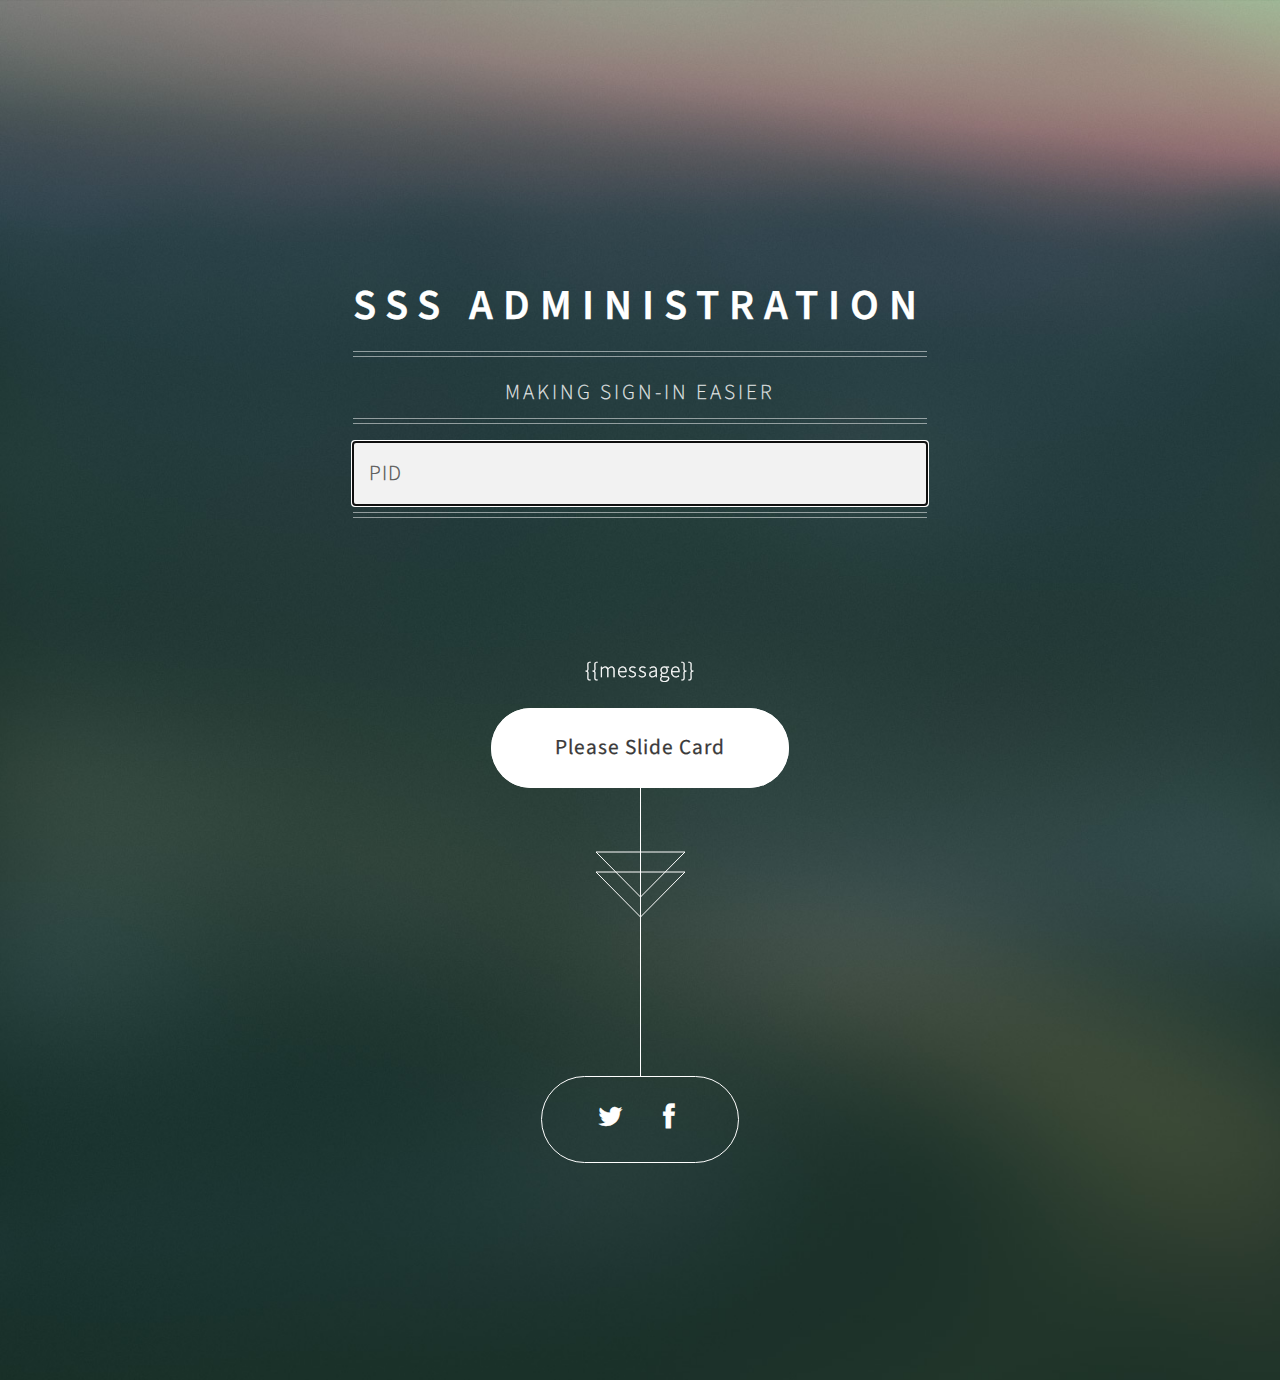
==== views/index.html @ d4dfd536 "Added Views" ====
<!DOCTYPE HTML>

<html>
	<head>
		<title>SSS Administration</title>
		<meta http-equiv="content-type" content="text/html; charset=utf-8" />
		<meta name="description" content="" />
		<meta name="keywords" content="" />
		<link href="http://fonts.googleapis.com/css?family=Source+Sans+Pro:300,400,600,300italic" rel="stylesheet" type="text/css" />
		<!--[if lte IE 8]><script src="css/ie/html5shiv.js"></script><![endif]-->
		<script src="js/jquery.min.js"></script>
		<script src="js/jquery.poptrox.min.js"></script>
		<script src="js/skel.min.js"></script>
		<script src="js/init.js"></script>


		<noscript>
			<link rel="stylesheet" href="css/skel-noscript.css" />
			<link rel="stylesheet" href="css/style.css" />
		</noscript>
		<!--[if lte IE 8]><link rel="stylesheet" href="css/ie/v8.css" /><![endif]-->
	</head>
	<body>

		<!-- Header -->
			<section id="header">
				<header>
					<h1>SSS Administration</h1>
					<p>Making Sign-In Easier</p>
					<p> 
						
						<form method="get" action="signup.html">
						<input name="pid" class="text" type="text" autofocus="autofocus" name="subject" id="subject" value="" text-align="justify" placeholder="PID" />
						</form>
					</p>


				</header>
				
				<p>{{message}}</p>

				<footer>

					<a href="signup.html" class="button style2 scrolly">Please Slide Card</a>
					
				</footer>
			</section>
		

			
		
		<section id="footer">
			<ul class="icons">
				<li><a href="#" class="fa fa-twitter solo"><span>Twitter</span></a></li>
				<li><a href="#" class="fa fa-facebook solo"><span>Facebook</span></a></li>
			</ul>
			<div class="copyright">
			
			</div>
		</section>

	</body>
</html>
---- views/css/skel-noscript.css ----
/* Resets (http://meyerweb.com/eric/tools/css/reset/ | v2.0 | 20110126 | License: none (public domain)) */

	html,body,div,span,applet,object,iframe,h1,h2,h3,h4,h5,h6,p,blockquote,pre,a,abbr,acronym,address,big,cite,code,del,dfn,em,img,ins,kbd,q,s,samp,small,strike,strong,sub,sup,tt,var,b,u,i,center,dl,dt,dd,ol,ul,li,fieldset,form,label,legend,table,caption,tbody,tfoot,thead,tr,th,td,article,aside,canvas,details,embed,figure,figcaption,footer,header,hgroup,menu,nav,output,ruby,section,summary,time,mark,audio,video{margin:0;padding:0;border:0;font-size:100%;font:inherit;vertical-align:baseline;}article,aside,details,figcaption,figure,footer,header,hgroup,menu,nav,section{display:block;}body{line-height:1;}ol,ul{list-style:none;}blockquote,q{quotes:none;}blockquote:before,blockquote:after,q:before,q:after{content:'';content:none;}table{border-collapse:collapse;border-spacing:0;}body{-webkit-text-size-adjust:none}

/* Box Model */

	*, *:before, *:after {
		-moz-box-sizing: border-box;
		-webkit-box-sizing: border-box;
		-o-box-sizing: border-box;
		-ms-box-sizing: border-box;
		box-sizing: border-box;
	}

/* Container */

	body {
		min-width: 1200px;
	}

	.container {
		width: 1200px;
		margin-left: auto;
		margin-right: auto;
	}

	/* Modifiers */
	
		.container.small {
			width: 900px;
		}

		.container.big {
			width: 100%;
			max-width: 1500px;
			min-width: 1200px;
		}

/* Grid */

	/* Cells */

		.\31 2u { width: 100% }
		.\31 1u { width: 91.6666666667% }
		.\31 0u { width: 83.3333333333% }
		.\39 u { width: 75% }
		.\38 u { width: 66.6666666667% }
		.\37 u { width: 58.3333333333% }
		.\36 u { width: 50% }
		.\35 u { width: 41.6666666667% }
		.\34 u { width: 33.3333333333% }
		.\33 u { width: 25% }
		.\32 u { width: 16.6666666667% }
		.\31 u { width: 8.3333333333% }
		.\-11u { margin-left: 91.6666666667% }
		.\-10u { margin-left: 83.3333333333% }
		.\-9u { margin-left: 75% }
		.\-8u { margin-left: 66.6666666667% }
		.\-7u { margin-left: 58.3333333333% }
		.\-6u { margin-left: 50% }
		.\-5u { margin-left: 41.6666666667% }
		.\-4u { margin-left: 33.3333333333% }
		.\-3u { margin-left: 25% }
		.\-2u { margin-left: 16.6666666667% }
		.\-1u { margin-left: 8.3333333333% }

		.row > * {
			padding: 50px 0 0 50px;
			float: left;
			-moz-box-sizing: border-box;
			-webkit-box-sizing: border-box;
			-o-box-sizing: border-box;
			-ms-box-sizing: border-box;
			box-sizing: border-box;
		}

		.row + .row > * {
			padding-top: 50px;
		}

		.row {
			margin-left: -50px;
		}

	/* Rows */

		.row:after {
			content: '';
			display: block;
			clear: both;
			height: 0;
		}

		.row:first-child > * {
			padding-top: 0;
		}

		.row > * {
			padding-top: 0;
		}

		/* Modifiers */

			/* Flush */

				.row.flush {
					margin-left: 0;
				}

				.row.flush > * {
					padding: 0 !important;
				}

			/* Quarter */

				.row.quarter > * {
					padding: 12.5px 0 0 12.5px;
				}

				.row.quarter + .row.quarter > * {
					padding-top: 12.5px;
				}

				.row.quarter {
					margin-left: -12.5px;
				}

			/* Half */

				.row.half > * {
					padding: 25px 0 0 25px;
				}

				.row.half + .row.half > * {
					padding-top: 25px;
				}

				.row.half {
					margin-left: -25px;
				}

			/* One and (a) Half */

				.row.oneandhalf > * {
					padding: 75px 0 0 75px;
				}

				.row.oneandhalf + .row.oneandhalf > * {
					padding-top: 75px;
				}

				.row.oneandhalf {
					margin-left: -75px;
				}

			/* Double */

				.row.double > * {
					padding: 100px 0 0 100px;
				}

				.row.double + .row.double > * {
					padding-top: 100px;
				}

				.row.double {
					margin-left: -100px;
				}
---- views/css/style.css ----
@charset 'UTF-8';

@font-face{font-family:'FontAwesome';src:url('font/fontawesome-webfont.eot?v=4.0.1');src:url('font/fontawesome-webfont.eot?#iefix&v=4.0.1') format('embedded-opentype'),url('font/fontawesome-webfont.woff?v=4.0.1') format('woff'),url('font/fontawesome-webfont.ttf?v=4.0.1') format('truetype'),url('font/fontawesome-webfont.svg?v=4.0.1#fontawesomeregular') format('svg');font-weight:normal;font-style:normal}

/*
	Overflow 1.1 by HTML5 UP
	html5up.net | @n33co
	Free for personal and commercial use under the CCA 3.0 license (html5up.net/license)
*/

/*********************************************************************************/
/* Basic                                                                         */
/*********************************************************************************/

	body
	{
		background: #183026 url('../images/bg.jpg') no-repeat;
		background-size: cover;
		background-position: center 0;
		background-attachment: fixed;
	}

	body,input,textarea,select
	{
		font-family: 'Source Sans Pro', sans-serif;
		font-size: 18pt;
		line-height: 1.75em;
		font-weight: 300;
		letter-spacing: 1px;
		color: #3a3939;
		text-shadow: 0 0 0.5px rgba(58,57,57,0.25);
		-webkit-text-stroke: 0.25px;
	}

	h1,h2,h3,h4,h5,h6
	{
		font-weight: 400;
		text-transform: uppercase;
		line-height: 1.75em;
	}
	
		h1 a, h2 a, h3 a, h4 a, h5 a, h6 a
		{
			color: inherit;
			text-decoration: none;
		}
		
	h2
	{
		font-size: 1.25em;
		letter-spacing: 8px;
	}
	
	h3
	{
		font-size: 1em;
		letter-spacing: 5px;
	}
		
	strong, b
	{
		font-weight: 400;
	}
	
	em, i
	{
		font-style: italic;
	}

	a
	{
		color: #35b88f;
		text-shadow: 0 0 0.5px rgba(53,184,143,0.25);
		-moz-transition: border-color 0.35s ease-in-out, color 0.35s ease-in-out;
		-webkit-transition: border-color 0.35s ease-in-out, color 0.35s ease-in-out;
		-o-transition: border-color 0.35s ease-in-out, color 0.35s ease-in-out;
		-ms-transition: border-color 0.35s ease-in-out, color 0.35s ease-in-out;
		transition: border-color 0.35s ease-in-out, color 0.35s ease-in-out;
		text-decoration: none;
		border-bottom: dotted 1px rgba(53,184,143,0.5);
	}
	
		a:hover
		{
			border-bottom-color: rgba(53,184,143,0);
		}

	sub
	{
		position: relative;
		top: 0.5em;
		font-size: 0.8em;
	}
	
	sup
	{
		position: relative;
		top: -0.5em;
		font-size: 0.8em;
	}
	
	hr
	{
		border: 0;
		border-top: solid 1px #dad9d9;
		margin: 2em 0 2em 0;
	}
	
	blockquote
	{
		border-left: solid 0.5em #eae9e9;
		padding: 1em 0 1em 2em;
		font-style: italic;
	}
	
	p, ul, ol, dl, table
	{
		margin-bottom: 1em;
	}

	header
	{
		margin-bottom: 1em;
	}
	
		header p
		{
			display: block;
			margin: 0.5em 0 0 0;
			padding: 0 0 1.5em 0;
		}
		
	footer
	{
		margin-top: 1em;
	}

	br.clear
	{
		clear: both;
	}

	/* Sections/Articles */
	
		section,
		article
		{
			margin-bottom: 3em;
		}
		
		section > :last-child,
		article > :last-child
		{
			margin-bottom: 0;
		}

		section:last-child,
		article:last-child
		{
			margin-bottom: 0;
		}

		.row > section,
		.row > article
		{
			margin-bottom: 0;
		}

	/* Images */

		.image
		{
			display: inline-block;
			border: 0;
		}
		
			.image img
			{
				display: block;
				width: 100%;
			}

			.image.featured
			{
				display: block;
				width: 100%;
				margin: 0 0 2em 0;
			}
			
			.image.full
			{
				display: block;
				width: 100%;
			}
			
			.image.left
			{
				float: left;
				margin: 0 2em 2em 0;
			}
			
			.image.centered
			{
				display: block;
				margin: 0 0 2em 0;
			}

				.image.centered img
				{
					margin: 0 auto;
					width: auto;
				}

	/* Lists */

		ul.default
		{
			list-style: disc;
			padding-left: 1em;
		}
		
			ul.default li
			{
				padding-left: 1.5em;
				margin-top: 1.5em;
			}		
			
			ul.default li:first-child
			{
				margin-top: 0;
			}

		ul.icons
		{
			cursor: default;
		}	
		
			ul.icons li
			{
				display: inline-block;
			}
			
				ul.icons a
				{
					display: inline-block;
					width: 2.5em;
					height: 2.5em;
					line-height: 2.5em;
					text-align: center;
					border: 0;
				}

		ul.menu
		{
			cursor: default;
		}
		
			ul.menu li
			{
				display: inline-block;
				line-height: 1em;
				border-left: solid 1px #dad9d9;
				padding: 0 0 0 0.5em;
				margin: 0 0 0 0.5em;
			}
			
			ul.menu li:first-child
			{
				border-left: 0;
				padding-left: 0;
				margin-left: 0;
			}

		ul.actions
		{
			cursor: default;
		}
		
			ul.actions li
			{
				display: inline-block;
				margin: 0 0 0 0.5em;
			}
			
			ul.actions li:first-child
			{
				margin-left: 0;
			}

		ol.default
		{
			list-style: decimal;
			padding-left: 1.25em;
		}

			ol.default li
			{
				padding-left: 1.25em;
				margin-top: 1.5em;
			}

			ul.default li:first-child
			{
				margin-top: 0;
			}

	/* Forms */

		form
		{
		}
		
			form label
			{
				display: block;
				margin: 0 0 0.5em 0;
			}
		
			form input.button,
			form input.text,
			form select,
			form textarea
			{
				-webkit-appearance: none;
				display: block;
				border: 0;
				background: #f5f5f5;
				width: 100%;
				padding: 0.75em;
				-moz-transition: background-color 0.35s ease-in-out;
				-webkit-transition: background-color 0.35s ease-in-out;
				-o-transition: background-color 0.35s ease-in-out;
				-ms-transition: background-color 0.35s ease-in-out;
				transition: background-color 0.35s ease-in-out;
			}

				form input.text:focus,
				form select:focus,
				form textarea:focus
				{
					background: #f2f2f2;
				}
				
				form textarea
				{
					min-height: 12em;
				}

				form .formerize-placeholder
				{
					color: #5a5959 !important;
				}

				form ::-webkit-input-placeholder
				{
					color: #5a5959 !important;
				}

				form :-moz-placeholder
				{
					color: #5a5959 !important;
				}

				form ::-moz-placeholder
				{
					color: #5a5959 !important;
				}

				form :-ms-input-placeholder
				{
					color: #5a5959 !important;
				}

				form ::-moz-focus-inner
				{
					border: 0;
				}

			form input.text,
			form select
			{
				line-height: 1em;
			}

			form ul.actions
			{
				margin-bottom: 0;
				text-align: center;
			}
			
	/* Tables */
	
		.table-wrapper
		{
			width: 100%;
			overflow-x: auto;
			-webkit-overflow-scrolling: touch;
		}
	
		table
		{
			width: 100%;
		}
		
			table.default
			{
				width: 100%;
			}
			
				table.default tbody tr
				{
					border-top: solid 1px #eae9e9;
				}

				table.default tbody tr:first-child
				{
					border-top: 0;
				}
				
				table.default td
				{
					padding: 0.75em 1.25em 0.75em 1.25em;
				}
				
				table.default th
				{
					text-align: left;
					font-weight: 400;
					padding: 0.75em 1.25em 0.75em 1.25em;
				}
			
				table.default thead
				{
					background: #f5f5f5;
				}
				
				table.default tfoot
				{
				}
				
				table.default tbody
				{
				}

	/* Buttons */
		
		.button
		{
			position: relative;
			display: inline-block;
			border: 0;
			background: #35b88f;
			color: #fff;
			text-shadow: 0 0 0.5px rgba(255,255,255,0.25);
			cursor: pointer;
			text-decoration: none;
			outline: 0;
			padding: 1em 3em 1em 3em;
			text-align: center;
			border-radius: 3em;
			font-weight: 400;
			-moz-transition: background-color 0.35s ease-in-out, color 0.35s ease-in-out;
			-webkit-transition: background-color 0.35s ease-in-out, color 0.35s ease-in-out;
			-o-transition: background-color 0.35s ease-in-out, color 0.35s ease-in-out;
			-ms-transition: background-color 0.35s ease-in-out, color 0.35s ease-in-out;
			transition: background-color 0.35s ease-in-out, color 0.35s ease-in-out;
		}

			.button:hover
			{
				background: #45c89f;
			}
		
			.button.style2
			{
				color: #3a3939;
				background: #fff;
				box-shadow: inset 0 0 0 1px #fff;
			}

				.button.style2:hover
				{
					background: rgba(255,255,255,0.1);
					color: #fff !important;
					text-shadow: 0 0 0.5px rgba(255,255,255,0.25) !important;
				}
				
				.button.style2:active
				{
				}
				
			.button.style3
			{
				background: none;
				color: #3a3939;
				box-shadow: inset 0 0 0 1px #dad9d9;
			}
			
				.button.style3:hover
				{
					background: rgba(58,57,57,0.025);
				}

	/* Box */

		.box
		{
			position: relative;
			margin-top: 9em;
			margin-bottom: 0;
		}
		
			.box:after
			{
				content: '';
				display: block;
				position: absolute;
				top: -9em;
				left: 50%;
				height: 9em;
				border-left: solid 1px #fff;
			}
		
			.box:before
			{
				content: '';
				display: block;
				width: 90px;
				height: 66px;
				position: absolute;
				left: 50%;
				top: -4.5em;
				margin-left: -45px;
				margin-top: -33px;
				background: url('images/arrow.svg') no-repeat;
			}
		
			.box :last-child
			{
				margin-bottom: 0;
			}
		
			.box.style1
			{
				background: #fff;
				padding: 3em;
			}
			
				.box.style1 .image
				{
					display: block;
					position: absolute;
					top: 0;
					width: 50%;
					height: 100%;
					background: #152E33;
					overflow: hidden;
				}

					.box.style1 .image img
					{
						position: absolute;
						top: 0;
						height: 100%;
						width: auto;
					}

				.box.style1 .inner
				{
				}

					.box.style1 .inner > :last-child
					{
						margin: 0;
					}
				
				.box.style1.right
				{
				}

					.box.style1.right .image
					{
						left: 0;
					}

						.box.style1.right .image img
						{
							right: 0;
						}
					
					.box.style1.right .inner
					{
						margin-left: 50%;
						padding-left: 3em;
					}
				
				.box.style1.left
				{
				}

					.box.style1.left .image
					{
						right: 0;
					}
					
						.box.style1.left .image img
						{
							left: 0;
						}
					
					.box.style1.left .inner
					{
						margin-right: 50%;
						padding-right: 3em;
					}

			.box.style2
			{
				text-align: center;
			}

				.box.style2 header
				{
					display: inline-block;
					background: #fff;
					padding: 2em 3em 2em 3em;
					margin: 0;
				}

					.box.style2 header p
					{
						padding: 0;
					}
				
				.box.style2 .inner
				{
					position: relative;
					padding: 40px 0 0px 0;
				}

					.box.style2 .inner:after
					{
						content: '';
						display: block;
						position: absolute;
						top: 0;
						left: 50%;
						height: 100%;
						border-left: solid 1px #fff;
					}
					
					.box.style2 .inner .row
					{
						position: relative;
					}
					
						.box.style2 .inner .row:before
						{
							content: '';
							display: block;
							position: absolute;
							top: 50%;
							left: 20px;
							width: -moz-calc(100% - 40px);
							width: -webkit-calc(100% - 40px);
							width: -o-calc(100% - 40px);
							width: -ms-calc(100% - 40px);
							width: calc(100% - 40px);
							border-bottom: solid 1px #fff;
						}

					.box.style2 .inner .image
					{
						position: relative;
						z-index: 1;
						padding: 20px;
					}

			.box.style3
			{
				background: #fff;
				padding: 3em;
			}
			
				.box.style3 header
				{
					text-align: center;
				}

/*********************************************************************************/
/* Icons                                                                         */
/* Powered by Font Awesome by Dave Gandy | http://fontawesome.io                 */
/* Licensed under the SIL OFL 1.1 (font), MIT (CSS)                              */
/*********************************************************************************/

	.fa
	{
		text-decoration: none;
	}

		.fa.solo
		{
		}
		
			.fa.solo span
			{
				display: none;
			}

		.fa:before
		{
			display:inline-block;
			font-family: FontAwesome;
			font-size: 1.25em;
			text-decoration: none;
			font-style: normal;
			font-weight: normal;
			line-height: 1;
			-webkit-font-smoothing:antialiased;
			-moz-osx-font-smoothing:grayscale;
		}

		.fa-lg{font-size:1.3333333333333333em;line-height:.75em;vertical-align:-15%}
		.fa-2x{font-size:2em}
		.fa-3x{font-size:3em}
		.fa-4x{font-size:4em}
		.fa-5x{font-size:5em}
		.fa-fw{width:1.2857142857142858em;text-align:center}
		.fa-ul{padding-left:0;margin-left:2.142857142857143em;list-style-type:none}.fa-ul>li{position:relative}
		.fa-li{position:absolute;left:-2.142857142857143em;width:2.142857142857143em;top:.14285714285714285em;text-align:center}.fa-li.fa-lg{left:-1.8571428571428572em}
		.fa-border{padding:.2em .25em .15em;border:solid .08em #eee;border-radius:.1em}
		.pull-right{float:right}
		.pull-left{float:left}
		.fa.pull-left{margin-right:.3em}
		.fa.pull-right{margin-left:.3em}
		.fa-spin{-webkit-animation:spin 2s infinite linear;-moz-animation:spin 2s infinite linear;-o-animation:spin 2s infinite linear;animation:spin 2s infinite linear}
		@-moz-keyframes spin{0%{-moz-transform:rotate(0deg)} 100%{-moz-transform:rotate(359deg)}}@-webkit-keyframes spin{0%{-webkit-transform:rotate(0deg)} 100%{-webkit-transform:rotate(359deg)}}@-o-keyframes spin{0%{-o-transform:rotate(0deg)} 100%{-o-transform:rotate(359deg)}}@-ms-keyframes spin{0%{-ms-transform:rotate(0deg)} 100%{-ms-transform:rotate(359deg)}}@keyframes spin{0%{transform:rotate(0deg)} 100%{transform:rotate(359deg)}}.fa-rotate-90{filter:progid:DXImageTransform.Microsoft.BasicImage(rotation=1);-webkit-transform:rotate(90deg);-moz-transform:rotate(90deg);-ms-transform:rotate(90deg);-o-transform:rotate(90deg);transform:rotate(90deg)}
		.fa-rotate-180{filter:progid:DXImageTransform.Microsoft.BasicImage(rotation=2);-webkit-transform:rotate(180deg);-moz-transform:rotate(180deg);-ms-transform:rotate(180deg);-o-transform:rotate(180deg);transform:rotate(180deg)}
		.fa-rotate-270{filter:progid:DXImageTransform.Microsoft.BasicImage(rotation=3);-webkit-transform:rotate(270deg);-moz-transform:rotate(270deg);-ms-transform:rotate(270deg);-o-transform:rotate(270deg);transform:rotate(270deg)}
		.fa-flip-horizontal{filter:progid:DXImageTransform.Microsoft.BasicImage(rotation=0, mirror=1);-webkit-transform:scale(-1, 1);-moz-transform:scale(-1, 1);-ms-transform:scale(-1, 1);-o-transform:scale(-1, 1);transform:scale(-1, 1)}
		.fa-flip-vertical{filter:progid:DXImageTransform.Microsoft.BasicImage(rotation=2, mirror=1);-webkit-transform:scale(1, -1);-moz-transform:scale(1, -1);-ms-transform:scale(1, -1);-o-transform:scale(1, -1);transform:scale(1, -1)}
		.fa-stack{position:relative;display:inline-block;width:2em;height:2em;line-height:2em;vertical-align:middle}
		.fa-stack-1x,.fa-stack-2x{position:absolute;left:0;width:100%;text-align:center}
		.fa-stack-1x{line-height:inherit}
		.fa-stack-2x{font-size:2em}
		.fa-inverse{color:#fff}
		.fa-glass:before{content:"\f000"}
		.fa-music:before{content:"\f001"}
		.fa-search:before{content:"\f002"}
		.fa-envelope-o:before{content:"\f003"}
		.fa-heart:before{content:"\f004"}
		.fa-star:before{content:"\f005"}
		.fa-star-o:before{content:"\f006"}
		.fa-user:before{content:"\f007"}
		.fa-film:before{content:"\f008"}
		.fa-th-large:before{content:"\f009"}
		.fa-th:before{content:"\f00a"}
		.fa-th-list:before{content:"\f00b"}
		.fa-check:before{content:"\f00c"}
		.fa-times:before{content:"\f00d"}
		.fa-search-plus:before{content:"\f00e"}
		.fa-search-minus:before{content:"\f010"}
		.fa-power-off:before{content:"\f011"}
		.fa-signal:before{content:"\f012"}
		.fa-gear:before,.fa-cog:before{content:"\f013"}
		.fa-trash-o:before{content:"\f014"}
		.fa-home:before{content:"\f015"}
		.fa-file-o:before{content:"\f016"}
		.fa-clock-o:before{content:"\f017"}
		.fa-road:before{content:"\f018"}
		.fa-download:before{content:"\f019"}
		.fa-arrow-circle-o-down:before{content:"\f01a"}
		.fa-arrow-circle-o-up:before{content:"\f01b"}
		.fa-inbox:before{content:"\f01c"}
		.fa-play-circle-o:before{content:"\f01d"}
		.fa-rotate-right:before,.fa-repeat:before{content:"\f01e"}
		.fa-refresh:before{content:"\f021"}
		.fa-list-alt:before{content:"\f022"}
		.fa-lock:before{content:"\f023"}
		.fa-flag:before{content:"\f024"}
		.fa-headphones:before{content:"\f025"}
		.fa-volume-off:before{content:"\f026"}
		.fa-volume-down:before{content:"\f027"}
		.fa-volume-up:before{content:"\f028"}
		.fa-qrcode:before{content:"\f029"}
		.fa-barcode:before{content:"\f02a"}
		.fa-tag:before{content:"\f02b"}
		.fa-tags:before{content:"\f02c"}
		.fa-book:before{content:"\f02d"}
		.fa-bookmark:before{content:"\f02e"}
		.fa-print:before{content:"\f02f"}
		.fa-camera:before{content:"\f030"}
		.fa-font:before{content:"\f031"}
		.fa-bold:before{content:"\f032"}
		.fa-italic:before{content:"\f033"}
		.fa-text-height:before{content:"\f034"}
		.fa-text-width:before{content:"\f035"}
		.fa-align-left:before{content:"\f036"}
		.fa-align-center:before{content:"\f037"}
		.fa-align-right:before{content:"\f038"}
		.fa-align-justify:before{content:"\f039"}
		.fa-list:before{content:"\f03a"}
		.fa-dedent:before,.fa-outdent:before{content:"\f03b"}
		.fa-indent:before{content:"\f03c"}
		.fa-video-camera:before{content:"\f03d"}
		.fa-picture-o:before{content:"\f03e"}
		.fa-pencil:before{content:"\f040"}
		.fa-map-marker:before{content:"\f041"}
		.fa-adjust:before{content:"\f042"}
		.fa-tint:before{content:"\f043"}
		.fa-edit:before,.fa-pencil-square-o:before{content:"\f044"}
		.fa-share-square-o:before{content:"\f045"}
		.fa-check-square-o:before{content:"\f046"}
		.fa-move:before{content:"\f047"}
		.fa-step-backward:before{content:"\f048"}
		.fa-fast-backward:before{content:"\f049"}
		.fa-backward:before{content:"\f04a"}
		.fa-play:before{content:"\f04b"}
		.fa-pause:before{content:"\f04c"}
		.fa-stop:before{content:"\f04d"}
		.fa-forward:before{content:"\f04e"}
		.fa-fast-forward:before{content:"\f050"}
		.fa-step-forward:before{content:"\f051"}
		.fa-eject:before{content:"\f052"}
		.fa-chevron-left:before{content:"\f053"}
		.fa-chevron-right:before{content:"\f054"}
		.fa-plus-circle:before{content:"\f055"}
		.fa-minus-circle:before{content:"\f056"}
		.fa-times-circle:before{content:"\f057"}
		.fa-check-circle:before{content:"\f058"}
		.fa-question-circle:before{content:"\f059"}
		.fa-info-circle:before{content:"\f05a"}
		.fa-crosshairs:before{content:"\f05b"}
		.fa-times-circle-o:before{content:"\f05c"}
		.fa-check-circle-o:before{content:"\f05d"}
		.fa-ban:before{content:"\f05e"}
		.fa-arrow-left:before{content:"\f060"}
		.fa-arrow-right:before{content:"\f061"}
		.fa-arrow-up:before{content:"\f062"}
		.fa-arrow-down:before{content:"\f063"}
		.fa-mail-forward:before,.fa-share:before{content:"\f064"}
		.fa-resize-full:before{content:"\f065"}
		.fa-resize-small:before{content:"\f066"}
		.fa-plus:before{content:"\f067"}
		.fa-minus:before{content:"\f068"}
		.fa-asterisk:before{content:"\f069"}
		.fa-exclamation-circle:before{content:"\f06a"}
		.fa-gift:before{content:"\f06b"}
		.fa-leaf:before{content:"\f06c"}
		.fa-fire:before{content:"\f06d"}
		.fa-eye:before{content:"\f06e"}
		.fa-eye-slash:before{content:"\f070"}
		.fa-warning:before,.fa-exclamation-triangle:before{content:"\f071"}
		.fa-plane:before{content:"\f072"}
		.fa-calendar:before{content:"\f073"}
		.fa-random:before{content:"\f074"}
		.fa-comment:before{content:"\f075"}
		.fa-magnet:before{content:"\f076"}
		.fa-chevron-up:before{content:"\f077"}
		.fa-chevron-down:before{content:"\f078"}
		.fa-retweet:before{content:"\f079"}
		.fa-shopping-cart:before{content:"\f07a"}
		.fa-folder:before{content:"\f07b"}
		.fa-folder-open:before{content:"\f07c"}
		.fa-resize-vertical:before{content:"\f07d"}
		.fa-resize-horizontal:before{content:"\f07e"}
		.fa-bar-chart-o:before{content:"\f080"}
		.fa-twitter-square:before{content:"\f081"}
		.fa-facebook-square:before{content:"\f082"}
		.fa-camera-retro:before{content:"\f083"}
		.fa-key:before{content:"\f084"}
		.fa-gears:before,.fa-cogs:before{content:"\f085"}
		.fa-comments:before{content:"\f086"}
		.fa-thumbs-o-up:before{content:"\f087"}
		.fa-thumbs-o-down:before{content:"\f088"}
		.fa-star-half:before{content:"\f089"}
		.fa-heart-o:before{content:"\f08a"}
		.fa-sign-out:before{content:"\f08b"}
		.fa-linkedin-square:before{content:"\f08c"}
		.fa-thumb-tack:before{content:"\f08d"}
		.fa-external-link:before{content:"\f08e"}
		.fa-sign-in:before{content:"\f090"}
		.fa-trophy:before{content:"\f091"}
		.fa-github-square:before{content:"\f092"}
		.fa-upload:before{content:"\f093"}
		.fa-lemon-o:before{content:"\f094"}
		.fa-phone:before{content:"\f095"}
		.fa-square-o:before{content:"\f096"}
		.fa-bookmark-o:before{content:"\f097"}
		.fa-phone-square:before{content:"\f098"}
		.fa-twitter:before{content:"\f099"}
		.fa-facebook:before{content:"\f09a"}
		.fa-github:before{content:"\f09b"}
		.fa-unlock:before{content:"\f09c"}
		.fa-credit-card:before{content:"\f09d"}
		.fa-rss:before{content:"\f09e"}
		.fa-hdd-o:before{content:"\f0a0"}
		.fa-bullhorn:before{content:"\f0a1"}
		.fa-bell:before{content:"\f0f3"}
		.fa-certificate:before{content:"\f0a3"}
		.fa-hand-o-right:before{content:"\f0a4"}
		.fa-hand-o-left:before{content:"\f0a5"}
		.fa-hand-o-up:before{content:"\f0a6"}
		.fa-hand-o-down:before{content:"\f0a7"}
		.fa-arrow-circle-left:before{content:"\f0a8"}
		.fa-arrow-circle-right:before{content:"\f0a9"}
		.fa-arrow-circle-up:before{content:"\f0aa"}
		.fa-arrow-circle-down:before{content:"\f0ab"}
		.fa-globe:before{content:"\f0ac"}
		.fa-wrench:before{content:"\f0ad"}
		.fa-tasks:before{content:"\f0ae"}
		.fa-filter:before{content:"\f0b0"}
		.fa-briefcase:before{content:"\f0b1"}
		.fa-fullscreen:before{content:"\f0b2"}
		.fa-group:before{content:"\f0c0"}
		.fa-chain:before,.fa-link:before{content:"\f0c1"}
		.fa-cloud:before{content:"\f0c2"}
		.fa-flask:before{content:"\f0c3"}
		.fa-cut:before,.fa-scissors:before{content:"\f0c4"}
		.fa-copy:before,.fa-files-o:before{content:"\f0c5"}
		.fa-paperclip:before{content:"\f0c6"}
		.fa-save:before,.fa-floppy-o:before{content:"\f0c7"}
		.fa-square:before{content:"\f0c8"}
		.fa-reorder:before{content:"\f0c9"}
		.fa-list-ul:before{content:"\f0ca"}
		.fa-list-ol:before{content:"\f0cb"}
		.fa-strikethrough:before{content:"\f0cc"}
		.fa-underline:before{content:"\f0cd"}
		.fa-table:before{content:"\f0ce"}
		.fa-magic:before{content:"\f0d0"}
		.fa-truck:before{content:"\f0d1"}
		.fa-pinterest:before{content:"\f0d2"}
		.fa-pinterest-square:before{content:"\f0d3"}
		.fa-google-plus-square:before{content:"\f0d4"}
		.fa-google-plus:before{content:"\f0d5"}
		.fa-money:before{content:"\f0d6"}
		.fa-caret-down:before{content:"\f0d7"}
		.fa-caret-up:before{content:"\f0d8"}
		.fa-caret-left:before{content:"\f0d9"}
		.fa-caret-right:before{content:"\f0da"}
		.fa-columns:before{content:"\f0db"}
		.fa-unsorted:before,.fa-sort:before{content:"\f0dc"}
		.fa-sort-down:before,.fa-sort-asc:before{content:"\f0dd"}
		.fa-sort-up:before,.fa-sort-desc:before{content:"\f0de"}
		.fa-envelope:before{content:"\f0e0"}
		.fa-linkedin:before{content:"\f0e1"}
		.fa-rotate-left:before,.fa-undo:before{content:"\f0e2"}
		.fa-legal:before,.fa-gavel:before{content:"\f0e3"}
		.fa-dashboard:before,.fa-tachometer:before{content:"\f0e4"}
		.fa-comment-o:before{content:"\f0e5"}
		.fa-comments-o:before{content:"\f0e6"}
		.fa-flash:before,.fa-bolt:before{content:"\f0e7"}
		.fa-sitemap:before{content:"\f0e8"}
		.fa-umbrella:before{content:"\f0e9"}
		.fa-paste:before,.fa-clipboard:before{content:"\f0ea"}
		.fa-lightbulb-o:before{content:"\f0eb"}
		.fa-exchange:before{content:"\f0ec"}
		.fa-cloud-download:before{content:"\f0ed"}
		.fa-cloud-upload:before{content:"\f0ee"}
		.fa-user-md:before{content:"\f0f0"}
		.fa-stethoscope:before{content:"\f0f1"}
		.fa-suitcase:before{content:"\f0f2"}
		.fa-bell-o:before{content:"\f0a2"}
		.fa-coffee:before{content:"\f0f4"}
		.fa-cutlery:before{content:"\f0f5"}
		.fa-file-text-o:before{content:"\f0f6"}
		.fa-building:before{content:"\f0f7"}
		.fa-hospital:before{content:"\f0f8"}
		.fa-ambulance:before{content:"\f0f9"}
		.fa-medkit:before{content:"\f0fa"}
		.fa-fighter-jet:before{content:"\f0fb"}
		.fa-beer:before{content:"\f0fc"}
		.fa-h-square:before{content:"\f0fd"}
		.fa-plus-square:before{content:"\f0fe"}
		.fa-angle-double-left:before{content:"\f100"}
		.fa-angle-double-right:before{content:"\f101"}
		.fa-angle-double-up:before{content:"\f102"}
		.fa-angle-double-down:before{content:"\f103"}
		.fa-angle-left:before{content:"\f104"}
		.fa-angle-right:before{content:"\f105"}
		.fa-angle-up:before{content:"\f106"}
		.fa-angle-down:before{content:"\f107"}
		.fa-desktop:before{content:"\f108"}
		.fa-laptop:before{content:"\f109"}
		.fa-tablet:before{content:"\f10a"}
		.fa-mobile-phone:before,.fa-mobile:before{content:"\f10b"}
		.fa-circle-o:before{content:"\f10c"}
		.fa-quote-left:before{content:"\f10d"}
		.fa-quote-right:before{content:"\f10e"}
		.fa-spinner:before{content:"\f110"}
		.fa-circle:before{content:"\f111"}
		.fa-mail-reply:before,.fa-reply:before{content:"\f112"}
		.fa-github-alt:before{content:"\f113"}
		.fa-folder-o:before{content:"\f114"}
		.fa-folder-open-o:before{content:"\f115"}
		.fa-expand-o:before{content:"\f116"}
		.fa-collapse-o:before{content:"\f117"}
		.fa-smile-o:before{content:"\f118"}
		.fa-frown-o:before{content:"\f119"}
		.fa-meh-o:before{content:"\f11a"}
		.fa-gamepad:before{content:"\f11b"}
		.fa-keyboard-o:before{content:"\f11c"}
		.fa-flag-o:before{content:"\f11d"}
		.fa-flag-checkered:before{content:"\f11e"}
		.fa-terminal:before{content:"\f120"}
		.fa-code:before{content:"\f121"}
		.fa-reply-all:before{content:"\f122"}
		.fa-mail-reply-all:before{content:"\f122"}
		.fa-star-half-empty:before,.fa-star-half-full:before,.fa-star-half-o:before{content:"\f123"}
		.fa-location-arrow:before{content:"\f124"}
		.fa-crop:before{content:"\f125"}
		.fa-code-fork:before{content:"\f126"}
		.fa-unlink:before,.fa-chain-broken:before{content:"\f127"}
		.fa-question:before{content:"\f128"}
		.fa-info:before{content:"\f129"}
		.fa-exclamation:before{content:"\f12a"}
		.fa-superscript:before{content:"\f12b"}
		.fa-subscript:before{content:"\f12c"}
		.fa-eraser:before{content:"\f12d"}
		.fa-puzzle-piece:before{content:"\f12e"}
		.fa-microphone:before{content:"\f130"}
		.fa-microphone-slash:before{content:"\f131"}
		.fa-shield:before{content:"\f132"}
		.fa-calendar-o:before{content:"\f133"}
		.fa-fire-extinguisher:before{content:"\f134"}
		.fa-rocket:before{content:"\f135"}
		.fa-maxcdn:before{content:"\f136"}
		.fa-chevron-circle-left:before{content:"\f137"}
		.fa-chevron-circle-right:before{content:"\f138"}
		.fa-chevron-circle-up:before{content:"\f139"}
		.fa-chevron-circle-down:before{content:"\f13a"}
		.fa-html5:before{content:"\f13b"}
		.fa-css3:before{content:"\f13c"}
		.fa-anchor:before{content:"\f13d"}
		.fa-unlock-o:before{content:"\f13e"}
		.fa-bullseye:before{content:"\f140"}
		.fa-ellipsis-horizontal:before{content:"\f141"}
		.fa-ellipsis-vertical:before{content:"\f142"}
		.fa-rss-square:before{content:"\f143"}
		.fa-play-circle:before{content:"\f144"}
		.fa-ticket:before{content:"\f145"}
		.fa-minus-square:before{content:"\f146"}
		.fa-minus-square-o:before{content:"\f147"}
		.fa-level-up:before{content:"\f148"}
		.fa-level-down:before{content:"\f149"}
		.fa-check-square:before{content:"\f14a"}
		.fa-pencil-square:before{content:"\f14b"}
		.fa-external-link-square:before{content:"\f14c"}
		.fa-share-square:before{content:"\f14d"}
		.fa-compass:before{content:"\f14e"}
		.fa-toggle-down:before,.fa-caret-square-o-down:before{content:"\f150"}
		.fa-toggle-up:before,.fa-caret-square-o-up:before{content:"\f151"}
		.fa-toggle-right:before,.fa-caret-square-o-right:before{content:"\f152"}
		.fa-euro:before,.fa-eur:before{content:"\f153"}
		.fa-gbp:before{content:"\f154"}
		.fa-dollar:before,.fa-usd:before{content:"\f155"}
		.fa-rupee:before,.fa-inr:before{content:"\f156"}
		.fa-cny:before,.fa-rmb:before,.fa-yen:before,.fa-jpy:before{content:"\f157"}
		.fa-ruble:before,.fa-rouble:before,.fa-rub:before{content:"\f158"}
		.fa-won:before,.fa-krw:before{content:"\f159"}
		.fa-bitcoin:before,.fa-btc:before{content:"\f15a"}
		.fa-file:before{content:"\f15b"}
		.fa-file-text:before{content:"\f15c"}
		.fa-sort-alpha-asc:before{content:"\f15d"}
		.fa-sort-alpha-desc:before{content:"\f15e"}
		.fa-sort-amount-asc:before{content:"\f160"}
		.fa-sort-amount-desc:before{content:"\f161"}
		.fa-sort-numeric-asc:before{content:"\f162"}
		.fa-sort-numeric-desc:before{content:"\f163"}
		.fa-thumbs-up:before{content:"\f164"}
		.fa-thumbs-down:before{content:"\f165"}
		.fa-youtube-square:before{content:"\f166"}
		.fa-youtube:before{content:"\f167"}
		.fa-xing:before{content:"\f168"}
		.fa-xing-square:before{content:"\f169"}
		.fa-youtube-play:before{content:"\f16a"}
		.fa-dropbox:before{content:"\f16b"}
		.fa-stack-overflow:before{content:"\f16c"}
		.fa-instagram:before{content:"\f16d"}
		.fa-flickr:before{content:"\f16e"}
		.fa-adn:before{content:"\f170"}
		.fa-bitbucket:before{content:"\f171"}
		.fa-bitbucket-square:before{content:"\f172"}
		.fa-tumblr:before{content:"\f173"}
		.fa-tumblr-square:before{content:"\f174"}
		.fa-long-arrow-down:before{content:"\f175"}
		.fa-long-arrow-up:before{content:"\f176"}
		.fa-long-arrow-left:before{content:"\f177"}
		.fa-long-arrow-right:before{content:"\f178"}
		.fa-apple:before{content:"\f179"}
		.fa-windows:before{content:"\f17a"}
		.fa-android:before{content:"\f17b"}
		.fa-linux:before{content:"\f17c"}
		.fa-dribbble:before{content:"\f17d"}
		.fa-skype:before{content:"\f17e"}
		.fa-foursquare:before{content:"\f180"}
		.fa-trello:before{content:"\f181"}
		.fa-female:before{content:"\f182"}
		.fa-male:before{content:"\f183"}
		.fa-gittip:before{content:"\f184"}
		.fa-sun-o:before{content:"\f185"}
		.fa-moon-o:before{content:"\f186"}
		.fa-archive:before{content:"\f187"}
		.fa-bug:before{content:"\f188"}
		.fa-vk:before{content:"\f189"}
		.fa-weibo:before{content:"\f18a"}
		.fa-renren:before{content:"\f18b"}
		.fa-pagelines:before{content:"\f18c"}
		.fa-stack-exchange:before{content:"\f18d"}
		.fa-arrow-circle-o-right:before{content:"\f18e"}
		.fa-arrow-circle-o-left:before{content:"\f190"}
		.fa-toggle-left:before,.fa-caret-square-o-left:before{content:"\f191"}
		.fa-dot-circle-o:before{content:"\f192"}
		.fa-wheelchair:before{content:"\f193"}
		.fa-vimeo-square:before{content:"\f194"}
		.fa-turkish-lira:before,.fa-try:before{content:"\f195"}

/*********************************************************************************/
/* Header                                                                        */
/*********************************************************************************/

	#header
	{
		position: relative;
		color: #fff;
		text-shadow: 0 0 0.5px rgba(255,255,255,0.25);
		text-align: center;
		margin: 0;
		padding: 14em 0 14em 0;
		cursor: default;
	}
	
		#header header
		{
			display: inline-block;
			padding: 0 0 4.5em 0;
		}
		
			#header header h1
			{
				font-weight: 600;
				font-size: 2em;
				letter-spacing: 10px;
			}

			#header header p
			{
				border-top: solid 1px rgba(255,255,255,0.5);
				color: rgba(255,255,255,0.75);
				text-shadow: 0 0 0.5px rgba(255,255,255,0.1875);
				font-size: 1em;
				text-transform: uppercase;
				letter-spacing: 3px;
				padding: 0;
				margin-top: 0.35em;
			}
			
				#header header p:before
				{
					content: '';
					display: block;
					border-top: solid 1px rgba(255,255,255,0.5);
					margin: 4px 0 0.8em 0;
				}

		#header footer
		{
			position: absolute;
			bottom: 9em;
			margin: 0;
			width: 100%;
		}

			#header footer:after
			{
				content: '';
				display: block;
				position: absolute;
				bottom: -9em;
				left: 50%;
				height: 9em;
				border-left: solid 1px #fff;
			}
		
			#header footer:before
			{
				content: '';
				display: block;
				width: 90px;
				height: 66px;
				position: absolute;
				left: 50%;
				bottom: -4.5em;
				margin-left: -45px;
				margin-bottom: -33px;
				background: url('images/arrow.svg') no-repeat;
			}
	
/*********************************************************************************/
/* Banner                                                                        */
/*********************************************************************************/

	#banner
	{
		position: relative;
		color: #fff;
		text-shadow: 0 0 0.5px rgba(255,255,255,0.25);
		text-align: center;
		background: #35b88f url('images/banner.svg') bottom center no-repeat;
		padding: 5em 0 5em 0;
		margin: 0;
		background-size: 125% auto;
	}

		#banner .button
		{
			color: #35b882;
			text-shadow: 0 0 0.5px rgba(53,184,130,0.25);
		}

		#banner header
		{
			margin: 0 0 2em 0;
		}
		
			#banner header h2
			{
				font-weight: 400;
				font-size: 1.75em;
				letter-spacing: 8px;
			}

		#banner p
		{
			margin: 0;
		}

		#banner footer
		{
			margin: 2em 0 0 0;
		}
		
		#banner a
		{
			color: inherit;
			border-bottom-color: rgba(255,255,255,0.5);
		}
		
			#banner a:hover
			{
				border-bottom-color: rgba(255,255,255,0);
			}

/*********************************************************************************/
/* Footer                                                                        */
/*********************************************************************************/
	
	#footer
	{
		position: relative;
		color: #fff;
		text-shadow: 0 0 0.5px rgba(255,255,255,0.25);
		text-align: center;
		margin: 4.5em 0 0 0;
	}

		#footer:after
		{
			content: '';
			display: block;
			position: absolute;
			top: -4.5em;
			left: 50%;
			height: 4.5em;
			border-left: solid 1px #fff;
		}

		#footer a
		{
			color: #fff;
			text-shadow: 0 0 0.5px rgba(255,255,255,0.25);
			border-bottom-color: rgba(255,255,255,0.5);
		}	
		
			#footer a:hover
			{
				color: #35b88f;
				text-shadow: 0 0 0.5px rgba(69,200,159,0.25);
				border-bottom-color: rgba(53,184,143,0.5);
			}
		
		#footer .icons
		{
			padding: 0.75em 2em 0.75em 2em;
			border-radius: 3em;
			border: solid 1px #fff;
			display: inline-block;
			margin: 0 0 3em 0;
		}
		
		#footer .copyright
		{
			margin: 0 0 9em 0;
			font-size: 0.8em;
		}
		
/*********************************************************************************/
/* Poptrox                                                                       */
/*********************************************************************************/

	.poptrox-popup
	{
		background: #fff;
		-moz-box-sizing: content-box;
		-webkit-box-sizing: content-box;
		-o-box-sizing: content-box;
		-ms-box-sizing: content-box;
		box-sizing: content-box;
		padding-bottom: 3em;
	}
	
		.poptrox-popup .loader
		{
			width: 48px;
			height: 48px;
			background: url('images/loader.gif');
			position: absolute;
			top: 50%;
			left: 50%;
			margin: -24px 0 0 -24px;
		}
	
		.poptrox-popup .caption
		{
			position: absolute;
			bottom: 0;
			left: 0;
			background: #fff;
			width: 100%;
			height: 3em;
			line-height: 3em;
			text-align: center;
			cursor: default;
			z-index: 1;
		}
		
		.poptrox-popup .nav-next,
		.poptrox-popup .nav-previous
		{
			position: absolute;
			top: 0;
			width: 50%;
			height: 100%;
			opacity: 0;
			cursor: pointer;
			background: rgba(0,0,0,0.01);
			-moz-transition: opacity 0.5s ease-in-out;
			-webkit-transition: opacity 0.5s ease-in-out;
			-o-transition: opacity 0.5s ease-in-out;
			-ms-transition: opacity 0.5s ease-in-out;
			transition: opacity 0.5s ease-in-out;
			-webkit-tap-highlight-color: rgba(255,255,255,0);
		}

			.poptrox-popup .nav-next:before,
			.poptrox-popup .nav-previous:before
			{
				content: '';
				position: absolute;
				width: 96px;
				height: 64px;
				background: url('images/poptrox-nav.svg');
				top: -moz-calc(50% - 1.5em);
				top: -webkit-calc(50% - 1.5em);
				top: -o-calc(50% - 1.5em);
				top: -ms-calc(50% - 1.5em);
				top: calc(50% - 1.5em);
				margin: -32px 0 0 0;
			}
		
			.poptrox-popup:hover .nav-next,
			.poptrox-popup:hover .nav-previous
			{
				opacity: 0.5;
			}

			.poptrox-popup:hover .nav-next:hover,
			.poptrox-popup:hover .nav-previous:hover
			{
				opacity: 1.0;
			}
			
			.poptrox-popup .nav-previous:before
			{
				-moz-transform: scaleX(-1);
				-webkit-transform: scaleX(-1);
				-o-transform: scaleX(-1);
				-ms-transform: scaleX(-1);
				transform: scaleX(-1);
				-ms-filter: "FlipH";			
				filter: FlipH;
			}

		.poptrox-popup .nav-next
		{
			right: 0;
		}

			.poptrox-popup .nav-next:before
			{
				right: 0;
			}
		
		.poptrox-popup .nav-previous
		{
			left: 0;
		}

			.poptrox-popup .nav-previous:before
			{
				left: 0;
			}
			
		.poptrox-popup .closer
		{
			position: absolute;
			top: 0;
			right: 0;
			width: 64px;
			height: 64px;
			text-indent: -9999px;
			z-index: 2;
			opacity: 0;
			-moz-transition: opacity 0.5s ease-in-out;
			-webkit-transition: opacity 0.5s ease-in-out;
			-o-transition: opacity 0.5s ease-in-out;
			-ms-transition: opacity 0.5s ease-in-out;
			transition: opacity 0.5s ease-in-out;
			-webkit-tap-highlight-color: rgba(255,255,255,0);
		}
		
			.poptrox-popup .closer:before
			{
				content: '';
				display: block;
				position: absolute;
				right: 16px;
				top: 16px;
				width: 40px;
				height: 40px;
				border-radius: 100%;
				box-shadow: inset 0 0 0 1px #fff;
				background: rgba(255,255,255,0.1) url('images/poptrox-closer.svg') center center;
				color: #fff !important;
				-moz-transition: background-color 0.5s ease-in-out;
				-webkit-transition: background-color 0.5s ease-in-out;
				-o-transition: background-color 0.5s ease-in-out;
				-ms-transition: background-color 0.5s ease-in-out;
				transition: background-color 0.5s ease-in-out;
			}

			.poptrox-popup:hover .closer
			{
				opacity: 0.5;
			}

			.poptrox-popup:hover .closer:hover
			{
				opacity: 1.0;
			}
---- views/css/ie/v8.css ----
/*
	Overflow 1.1 by HTML5 UP
	html5up.net | @n33co
	Free for personal and commercial use under the CCA 3.0 license (html5up.net/license)
*/

/*********************************************************************************/
/* Basic                                                                         */
/*********************************************************************************/

	body
	{
		-ms-behavior: url('css/ie/backgroundsize.min.htc');
	}

	.button
	{
		position: relative;
		-ms-behavior: url('css/ie/PIE.htc');
	}
	
		.button.style3
		{
			background: #fefefe;
			border: solid 1px #dad9d9;
		}

/*********************************************************************************/
/* Footer                                                                        */
/*********************************************************************************/

	#footer
	{
	}

		#footer .icons
		{
			position: relative;
			-ms-behavior: url('css/ie/PIE.htc');
		}
		
/*********************************************************************************/
/* Header                                                                        */
/*********************************************************************************/

	#header
	{
	}
	
		#header header
		{
		}

			#header header p
			{
				border-top: solid 1px #888;
			}
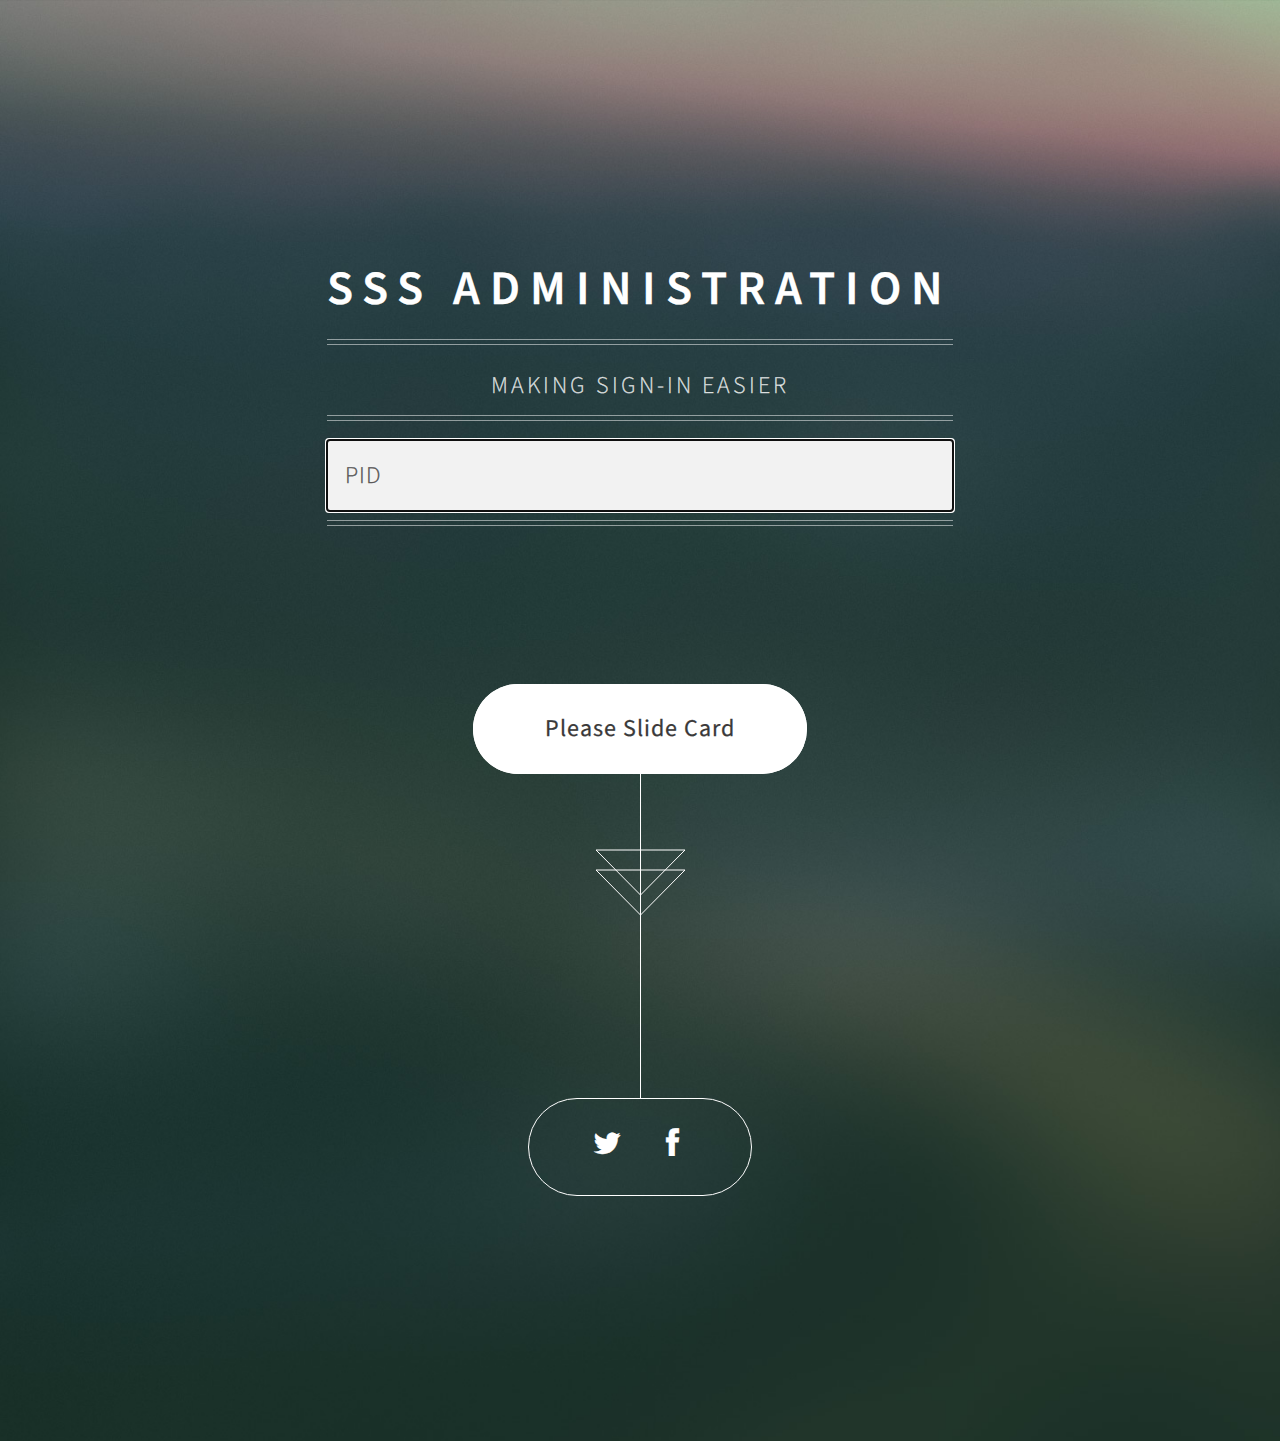
==== commit a4600d93: "first successful user added, 2nd revision" ====
--- a/views/index.html
+++ b/views/index.html
@@ -8,16 +8,16 @@
 		<meta name="keywords" content="" />
 		<link href="http://fonts.googleapis.com/css?family=Source+Sans+Pro:300,400,600,300italic" rel="stylesheet" type="text/css" />
 		<!--[if lte IE 8]><script src="css/ie/html5shiv.js"></script><![endif]-->
-		<script src="js/jquery.min.js"></script>
-		<script src="js/jquery.poptrox.min.js"></script>
-		<script src="js/skel.min.js"></script>
-		<script src="js/init.js"></script>
+		<script src="../static/js/jquery.min.js"></script>
+		<script src="../static/js/jquery.poptrox.min.js"></script>
+		<script src="../static/js/skel.min.js"></script>
+		<script src="../static/js/init.js"></script>
 
 
-		<noscript>
-			<link rel="stylesheet" href="css/skel-noscript.css" />
-			<link rel="stylesheet" href="css/style.css" />
-		</noscript>
+
+			<link rel="stylesheet" href="../static/css/skel-noscript.css" />
+			<link rel="stylesheet" href="../static/css/style.css" />
+
 		<!--[if lte IE 8]><link rel="stylesheet" href="css/ie/v8.css" /><![endif]-->
 	</head>
 	<body>
@@ -28,8 +28,7 @@
 					<h1>SSS Administration</h1>
 					<p>Making Sign-In Easier</p>
 					<p> 
-						
-						<form method="get" action="signup.html">
+						<form method="post">
 						<input name="pid" class="text" type="text" autofocus="autofocus" name="subject" id="subject" value="" text-align="justify" placeholder="PID" />
 						</form>
 					</p>
--- a/static/css/skel-noscript.css
+++ b/static/css/skel-noscript.css
@@ -0,0 +1,168 @@
+/* Resets (http://meyerweb.com/eric/tools/css/reset/ | v2.0 | 20110126 | License: none (public domain)) */
+
+	html,body,div,span,applet,object,iframe,h1,h2,h3,h4,h5,h6,p,blockquote,pre,a,abbr,acronym,address,big,cite,code,del,dfn,em,img,ins,kbd,q,s,samp,small,strike,strong,sub,sup,tt,var,b,u,i,center,dl,dt,dd,ol,ul,li,fieldset,form,label,legend,table,caption,tbody,tfoot,thead,tr,th,td,article,aside,canvas,details,embed,figure,figcaption,footer,header,hgroup,menu,nav,output,ruby,section,summary,time,mark,audio,video{margin:0;padding:0;border:0;font-size:100%;font:inherit;vertical-align:baseline;}article,aside,details,figcaption,figure,footer,header,hgroup,menu,nav,section{display:block;}body{line-height:1;}ol,ul{list-style:none;}blockquote,q{quotes:none;}blockquote:before,blockquote:after,q:before,q:after{content:'';content:none;}table{border-collapse:collapse;border-spacing:0;}body{-webkit-text-size-adjust:none}
+
+/* Box Model */
+
+	*, *:before, *:after {
+		-moz-box-sizing: border-box;
+		-webkit-box-sizing: border-box;
+		-o-box-sizing: border-box;
+		-ms-box-sizing: border-box;
+		box-sizing: border-box;
+	}
+
+/* Container */
+
+	body {
+		min-width: 1200px;
+	}
+
+	.container {
+		width: 1200px;
+		margin-left: auto;
+		margin-right: auto;
+	}
+
+	/* Modifiers */
+	
+		.container.small {
+			width: 900px;
+		}
+
+		.container.big {
+			width: 100%;
+			max-width: 1500px;
+			min-width: 1200px;
+		}
+
+/* Grid */
+
+	/* Cells */
+
+		.\31 2u { width: 100% }
+		.\31 1u { width: 91.6666666667% }
+		.\31 0u { width: 83.3333333333% }
+		.\39 u { width: 75% }
+		.\38 u { width: 66.6666666667% }
+		.\37 u { width: 58.3333333333% }
+		.\36 u { width: 50% }
+		.\35 u { width: 41.6666666667% }
+		.\34 u { width: 33.3333333333% }
+		.\33 u { width: 25% }
+		.\32 u { width: 16.6666666667% }
+		.\31 u { width: 8.3333333333% }
+		.\-11u { margin-left: 91.6666666667% }
+		.\-10u { margin-left: 83.3333333333% }
+		.\-9u { margin-left: 75% }
+		.\-8u { margin-left: 66.6666666667% }
+		.\-7u { margin-left: 58.3333333333% }
+		.\-6u { margin-left: 50% }
+		.\-5u { margin-left: 41.6666666667% }
+		.\-4u { margin-left: 33.3333333333% }
+		.\-3u { margin-left: 25% }
+		.\-2u { margin-left: 16.6666666667% }
+		.\-1u { margin-left: 8.3333333333% }
+
+		.row > * {
+			padding: 50px 0 0 50px;
+			float: left;
+			-moz-box-sizing: border-box;
+			-webkit-box-sizing: border-box;
+			-o-box-sizing: border-box;
+			-ms-box-sizing: border-box;
+			box-sizing: border-box;
+		}
+
+		.row + .row > * {
+			padding-top: 50px;
+		}
+
+		.row {
+			margin-left: -50px;
+		}
+
+	/* Rows */
+
+		.row:after {
+			content: '';
+			display: block;
+			clear: both;
+			height: 0;
+		}
+
+		.row:first-child > * {
+			padding-top: 0;
+		}
+
+		.row > * {
+			padding-top: 0;
+		}
+
+		/* Modifiers */
+
+			/* Flush */
+
+				.row.flush {
+					margin-left: 0;
+				}
+
+				.row.flush > * {
+					padding: 0 !important;
+				}
+
+			/* Quarter */
+
+				.row.quarter > * {
+					padding: 12.5px 0 0 12.5px;
+				}
+
+				.row.quarter + .row.quarter > * {
+					padding-top: 12.5px;
+				}
+
+				.row.quarter {
+					margin-left: -12.5px;
+				}
+
+			/* Half */
+
+				.row.half > * {
+					padding: 25px 0 0 25px;
+				}
+
+				.row.half + .row.half > * {
+					padding-top: 25px;
+				}
+
+				.row.half {
+					margin-left: -25px;
+				}
+
+			/* One and (a) Half */
+
+				.row.oneandhalf > * {
+					padding: 75px 0 0 75px;
+				}
+
+				.row.oneandhalf + .row.oneandhalf > * {
+					padding-top: 75px;
+				}
+
+				.row.oneandhalf {
+					margin-left: -75px;
+				}
+
+			/* Double */
+
+				.row.double > * {
+					padding: 100px 0 0 100px;
+				}
+
+				.row.double + .row.double > * {
+					padding-top: 100px;
+				}
+
+				.row.double {
+					margin-left: -100px;
+				}--- a/static/css/style.css
+++ b/static/css/style.css
@@ -0,0 +1,1470 @@
+@charset 'UTF-8';
+
+@font-face{font-family:'FontAwesome';src:url('font/fontawesome-webfont.eot?v=4.0.1');src:url('font/fontawesome-webfont.eot?#iefix&v=4.0.1') format('embedded-opentype'),url('font/fontawesome-webfont.woff?v=4.0.1') format('woff'),url('font/fontawesome-webfont.ttf?v=4.0.1') format('truetype'),url('font/fontawesome-webfont.svg?v=4.0.1#fontawesomeregular') format('svg');font-weight:normal;font-style:normal}
+
+/*
+	Overflow 1.1 by HTML5 UP
+	html5up.net | @n33co
+	Free for personal and commercial use under the CCA 3.0 license (html5up.net/license)
+*/
+
+/*********************************************************************************/
+/* Basic                                                                         */
+/*********************************************************************************/
+
+	body
+	{
+		background: #183026 url('../images/bg.jpg') no-repeat;
+		background-size: cover;
+		background-position: center 0;
+		background-attachment: fixed;
+	}
+
+	body,input,textarea,select
+	{
+		font-family: 'Source Sans Pro', sans-serif;
+		font-size: 18pt;
+		line-height: 1.75em;
+		font-weight: 300;
+		letter-spacing: 1px;
+		color: #3a3939;
+		text-shadow: 0 0 0.5px rgba(58,57,57,0.25);
+		-webkit-text-stroke: 0.25px;
+	}
+
+	h1,h2,h3,h4,h5,h6
+	{
+		font-weight: 400;
+		text-transform: uppercase;
+		line-height: 1.75em;
+	}
+	
+		h1 a, h2 a, h3 a, h4 a, h5 a, h6 a
+		{
+			color: inherit;
+			text-decoration: none;
+		}
+		
+	h2
+	{
+		font-size: 1.25em;
+		letter-spacing: 8px;
+	}
+	
+	h3
+	{
+		font-size: 1em;
+		letter-spacing: 5px;
+	}
+		
+	strong, b
+	{
+		font-weight: 400;
+	}
+	
+	em, i
+	{
+		font-style: italic;
+	}
+
+	a
+	{
+		color: #35b88f;
+		text-shadow: 0 0 0.5px rgba(53,184,143,0.25);
+		-moz-transition: border-color 0.35s ease-in-out, color 0.35s ease-in-out;
+		-webkit-transition: border-color 0.35s ease-in-out, color 0.35s ease-in-out;
+		-o-transition: border-color 0.35s ease-in-out, color 0.35s ease-in-out;
+		-ms-transition: border-color 0.35s ease-in-out, color 0.35s ease-in-out;
+		transition: border-color 0.35s ease-in-out, color 0.35s ease-in-out;
+		text-decoration: none;
+		border-bottom: dotted 1px rgba(53,184,143,0.5);
+	}
+	
+		a:hover
+		{
+			border-bottom-color: rgba(53,184,143,0);
+		}
+
+	sub
+	{
+		position: relative;
+		top: 0.5em;
+		font-size: 0.8em;
+	}
+	
+	sup
+	{
+		position: relative;
+		top: -0.5em;
+		font-size: 0.8em;
+	}
+	
+	hr
+	{
+		border: 0;
+		border-top: solid 1px #dad9d9;
+		margin: 2em 0 2em 0;
+	}
+	
+	blockquote
+	{
+		border-left: solid 0.5em #eae9e9;
+		padding: 1em 0 1em 2em;
+		font-style: italic;
+	}
+	
+	p, ul, ol, dl, table
+	{
+		margin-bottom: 1em;
+	}
+
+	header
+	{
+		margin-bottom: 1em;
+	}
+	
+		header p
+		{
+			display: block;
+			margin: 0.5em 0 0 0;
+			padding: 0 0 1.5em 0;
+		}
+		
+	footer
+	{
+		margin-top: 1em;
+	}
+
+	br.clear
+	{
+		clear: both;
+	}
+
+	/* Sections/Articles */
+	
+		section,
+		article
+		{
+			margin-bottom: 3em;
+		}
+		
+		section > :last-child,
+		article > :last-child
+		{
+			margin-bottom: 0;
+		}
+
+		section:last-child,
+		article:last-child
+		{
+			margin-bottom: 0;
+		}
+
+		.row > section,
+		.row > article
+		{
+			margin-bottom: 0;
+		}
+
+	/* Images */
+
+		.image
+		{
+			display: inline-block;
+			border: 0;
+		}
+		
+			.image img
+			{
+				display: block;
+				width: 100%;
+			}
+
+			.image.featured
+			{
+				display: block;
+				width: 100%;
+				margin: 0 0 2em 0;
+			}
+			
+			.image.full
+			{
+				display: block;
+				width: 100%;
+			}
+			
+			.image.left
+			{
+				float: left;
+				margin: 0 2em 2em 0;
+			}
+			
+			.image.centered
+			{
+				display: block;
+				margin: 0 0 2em 0;
+			}
+
+				.image.centered img
+				{
+					margin: 0 auto;
+					width: auto;
+				}
+
+	/* Lists */
+
+		ul.default
+		{
+			list-style: disc;
+			padding-left: 1em;
+		}
+		
+			ul.default li
+			{
+				padding-left: 1.5em;
+				margin-top: 1.5em;
+			}		
+			
+			ul.default li:first-child
+			{
+				margin-top: 0;
+			}
+
+		ul.icons
+		{
+			cursor: default;
+		}	
+		
+			ul.icons li
+			{
+				display: inline-block;
+			}
+			
+				ul.icons a
+				{
+					display: inline-block;
+					width: 2.5em;
+					height: 2.5em;
+					line-height: 2.5em;
+					text-align: center;
+					border: 0;
+				}
+
+		ul.menu
+		{
+			cursor: default;
+		}
+		
+			ul.menu li
+			{
+				display: inline-block;
+				line-height: 1em;
+				border-left: solid 1px #dad9d9;
+				padding: 0 0 0 0.5em;
+				margin: 0 0 0 0.5em;
+			}
+			
+			ul.menu li:first-child
+			{
+				border-left: 0;
+				padding-left: 0;
+				margin-left: 0;
+			}
+
+		ul.actions
+		{
+			cursor: default;
+		}
+		
+			ul.actions li
+			{
+				display: inline-block;
+				margin: 0 0 0 0.5em;
+			}
+			
+			ul.actions li:first-child
+			{
+				margin-left: 0;
+			}
+
+		ol.default
+		{
+			list-style: decimal;
+			padding-left: 1.25em;
+		}
+
+			ol.default li
+			{
+				padding-left: 1.25em;
+				margin-top: 1.5em;
+			}
+
+			ul.default li:first-child
+			{
+				margin-top: 0;
+			}
+
+	/* Forms */
+
+		form
+		{
+		}
+		
+			form label
+			{
+				display: block;
+				margin: 0 0 0.5em 0;
+			}
+		
+			form input.button,
+			form input.text,
+			form select,
+			form textarea
+			{
+				-webkit-appearance: none;
+				display: block;
+				border: 0;
+				background: #f5f5f5;
+				width: 100%;
+				padding: 0.75em;
+				-moz-transition: background-color 0.35s ease-in-out;
+				-webkit-transition: background-color 0.35s ease-in-out;
+				-o-transition: background-color 0.35s ease-in-out;
+				-ms-transition: background-color 0.35s ease-in-out;
+				transition: background-color 0.35s ease-in-out;
+			}
+
+				form input.text:focus,
+				form select:focus,
+				form textarea:focus
+				{
+					background: #f2f2f2;
+				}
+				
+				form textarea
+				{
+					min-height: 12em;
+				}
+
+				form .formerize-placeholder
+				{
+					color: #5a5959 !important;
+				}
+
+				form ::-webkit-input-placeholder
+				{
+					color: #5a5959 !important;
+				}
+
+				form :-moz-placeholder
+				{
+					color: #5a5959 !important;
+				}
+
+				form ::-moz-placeholder
+				{
+					color: #5a5959 !important;
+				}
+
+				form :-ms-input-placeholder
+				{
+					color: #5a5959 !important;
+				}
+
+				form ::-moz-focus-inner
+				{
+					border: 0;
+				}
+
+			form input.text,
+			form select
+			{
+				line-height: 1em;
+			}
+
+			form ul.actions
+			{
+				margin-bottom: 0;
+				text-align: center;
+			}
+			
+	/* Tables */
+	
+		.table-wrapper
+		{
+			width: 100%;
+			overflow-x: auto;
+			-webkit-overflow-scrolling: touch;
+		}
+	
+		table
+		{
+			width: 100%;
+		}
+		
+			table.default
+			{
+				width: 100%;
+			}
+			
+				table.default tbody tr
+				{
+					border-top: solid 1px #eae9e9;
+				}
+
+				table.default tbody tr:first-child
+				{
+					border-top: 0;
+				}
+				
+				table.default td
+				{
+					padding: 0.75em 1.25em 0.75em 1.25em;
+				}
+				
+				table.default th
+				{
+					text-align: left;
+					font-weight: 400;
+					padding: 0.75em 1.25em 0.75em 1.25em;
+				}
+			
+				table.default thead
+				{
+					background: #f5f5f5;
+				}
+				
+				table.default tfoot
+				{
+				}
+				
+				table.default tbody
+				{
+				}
+
+	/* Buttons */
+		
+		.button
+		{
+			position: relative;
+			display: inline-block;
+			border: 0;
+			background: #35b88f;
+			color: #fff;
+			text-shadow: 0 0 0.5px rgba(255,255,255,0.25);
+			cursor: pointer;
+			text-decoration: none;
+			outline: 0;
+			padding: 1em 3em 1em 3em;
+			text-align: center;
+			border-radius: 3em;
+			font-weight: 400;
+			-moz-transition: background-color 0.35s ease-in-out, color 0.35s ease-in-out;
+			-webkit-transition: background-color 0.35s ease-in-out, color 0.35s ease-in-out;
+			-o-transition: background-color 0.35s ease-in-out, color 0.35s ease-in-out;
+			-ms-transition: background-color 0.35s ease-in-out, color 0.35s ease-in-out;
+			transition: background-color 0.35s ease-in-out, color 0.35s ease-in-out;
+		}
+
+			.button:hover
+			{
+				background: #45c89f;
+			}
+		
+			.button.style2
+			{
+				color: #3a3939;
+				background: #fff;
+				box-shadow: inset 0 0 0 1px #fff;
+			}
+
+				.button.style2:hover
+				{
+					background: rgba(255,255,255,0.1);
+					color: #fff !important;
+					text-shadow: 0 0 0.5px rgba(255,255,255,0.25) !important;
+				}
+				
+				.button.style2:active
+				{
+				}
+				
+			.button.style3
+			{
+				background: none;
+				color: #3a3939;
+				box-shadow: inset 0 0 0 1px #dad9d9;
+			}
+			
+				.button.style3:hover
+				{
+					background: rgba(58,57,57,0.025);
+				}
+
+	/* Box */
+
+		.box
+		{
+			position: relative;
+			margin-top: 9em;
+			margin-bottom: 0;
+		}
+		
+			.box:after
+			{
+				content: '';
+				display: block;
+				position: absolute;
+				top: -9em;
+				left: 50%;
+				height: 9em;
+				border-left: solid 1px #fff;
+			}
+		
+			.box:before
+			{
+				content: '';
+				display: block;
+				width: 90px;
+				height: 66px;
+				position: absolute;
+				left: 50%;
+				top: -4.5em;
+				margin-left: -45px;
+				margin-top: -33px;
+				background: url('images/arrow.svg') no-repeat;
+			}
+		
+			.box :last-child
+			{
+				margin-bottom: 0;
+			}
+		
+			.box.style1
+			{
+				background: #fff;
+				padding: 3em;
+			}
+			
+				.box.style1 .image
+				{
+					display: block;
+					position: absolute;
+					top: 0;
+					width: 50%;
+					height: 100%;
+					background: #152E33;
+					overflow: hidden;
+				}
+
+					.box.style1 .image img
+					{
+						position: absolute;
+						top: 0;
+						height: 100%;
+						width: auto;
+					}
+
+				.box.style1 .inner
+				{
+				}
+
+					.box.style1 .inner > :last-child
+					{
+						margin: 0;
+					}
+				
+				.box.style1.right
+				{
+				}
+
+					.box.style1.right .image
+					{
+						left: 0;
+					}
+
+						.box.style1.right .image img
+						{
+							right: 0;
+						}
+					
+					.box.style1.right .inner
+					{
+						margin-left: 50%;
+						padding-left: 3em;
+					}
+				
+				.box.style1.left
+				{
+				}
+
+					.box.style1.left .image
+					{
+						right: 0;
+					}
+					
+						.box.style1.left .image img
+						{
+							left: 0;
+						}
+					
+					.box.style1.left .inner
+					{
+						margin-right: 50%;
+						padding-right: 3em;
+					}
+
+			.box.style2
+			{
+				text-align: center;
+			}
+
+				.box.style2 header
+				{
+					display: inline-block;
+					background: #fff;
+					padding: 2em 3em 2em 3em;
+					margin: 0;
+				}
+
+					.box.style2 header p
+					{
+						padding: 0;
+					}
+				
+				.box.style2 .inner
+				{
+					position: relative;
+					padding: 40px 0 0px 0;
+				}
+
+					.box.style2 .inner:after
+					{
+						content: '';
+						display: block;
+						position: absolute;
+						top: 0;
+						left: 50%;
+						height: 100%;
+						border-left: solid 1px #fff;
+					}
+					
+					.box.style2 .inner .row
+					{
+						position: relative;
+					}
+					
+						.box.style2 .inner .row:before
+						{
+							content: '';
+							display: block;
+							position: absolute;
+							top: 50%;
+							left: 20px;
+							width: -moz-calc(100% - 40px);
+							width: -webkit-calc(100% - 40px);
+							width: -o-calc(100% - 40px);
+							width: -ms-calc(100% - 40px);
+							width: calc(100% - 40px);
+							border-bottom: solid 1px #fff;
+						}
+
+					.box.style2 .inner .image
+					{
+						position: relative;
+						z-index: 1;
+						padding: 20px;
+					}
+
+			.box.style3
+			{
+				background: #fff;
+				padding: 3em;
+			}
+			
+				.box.style3 header
+				{
+					text-align: center;
+				}
+
+/*********************************************************************************/
+/* Icons                                                                         */
+/* Powered by Font Awesome by Dave Gandy | http://fontawesome.io                 */
+/* Licensed under the SIL OFL 1.1 (font), MIT (CSS)                              */
+/*********************************************************************************/
+
+	.fa
+	{
+		text-decoration: none;
+	}
+
+		.fa.solo
+		{
+		}
+		
+			.fa.solo span
+			{
+				display: none;
+			}
+
+		.fa:before
+		{
+			display:inline-block;
+			font-family: FontAwesome;
+			font-size: 1.25em;
+			text-decoration: none;
+			font-style: normal;
+			font-weight: normal;
+			line-height: 1;
+			-webkit-font-smoothing:antialiased;
+			-moz-osx-font-smoothing:grayscale;
+		}
+
+		.fa-lg{font-size:1.3333333333333333em;line-height:.75em;vertical-align:-15%}
+		.fa-2x{font-size:2em}
+		.fa-3x{font-size:3em}
+		.fa-4x{font-size:4em}
+		.fa-5x{font-size:5em}
+		.fa-fw{width:1.2857142857142858em;text-align:center}
+		.fa-ul{padding-left:0;margin-left:2.142857142857143em;list-style-type:none}.fa-ul>li{position:relative}
+		.fa-li{position:absolute;left:-2.142857142857143em;width:2.142857142857143em;top:.14285714285714285em;text-align:center}.fa-li.fa-lg{left:-1.8571428571428572em}
+		.fa-border{padding:.2em .25em .15em;border:solid .08em #eee;border-radius:.1em}
+		.pull-right{float:right}
+		.pull-left{float:left}
+		.fa.pull-left{margin-right:.3em}
+		.fa.pull-right{margin-left:.3em}
+		.fa-spin{-webkit-animation:spin 2s infinite linear;-moz-animation:spin 2s infinite linear;-o-animation:spin 2s infinite linear;animation:spin 2s infinite linear}
+		@-moz-keyframes spin{0%{-moz-transform:rotate(0deg)} 100%{-moz-transform:rotate(359deg)}}@-webkit-keyframes spin{0%{-webkit-transform:rotate(0deg)} 100%{-webkit-transform:rotate(359deg)}}@-o-keyframes spin{0%{-o-transform:rotate(0deg)} 100%{-o-transform:rotate(359deg)}}@-ms-keyframes spin{0%{-ms-transform:rotate(0deg)} 100%{-ms-transform:rotate(359deg)}}@keyframes spin{0%{transform:rotate(0deg)} 100%{transform:rotate(359deg)}}.fa-rotate-90{filter:progid:DXImageTransform.Microsoft.BasicImage(rotation=1);-webkit-transform:rotate(90deg);-moz-transform:rotate(90deg);-ms-transform:rotate(90deg);-o-transform:rotate(90deg);transform:rotate(90deg)}
+		.fa-rotate-180{filter:progid:DXImageTransform.Microsoft.BasicImage(rotation=2);-webkit-transform:rotate(180deg);-moz-transform:rotate(180deg);-ms-transform:rotate(180deg);-o-transform:rotate(180deg);transform:rotate(180deg)}
+		.fa-rotate-270{filter:progid:DXImageTransform.Microsoft.BasicImage(rotation=3);-webkit-transform:rotate(270deg);-moz-transform:rotate(270deg);-ms-transform:rotate(270deg);-o-transform:rotate(270deg);transform:rotate(270deg)}
+		.fa-flip-horizontal{filter:progid:DXImageTransform.Microsoft.BasicImage(rotation=0, mirror=1);-webkit-transform:scale(-1, 1);-moz-transform:scale(-1, 1);-ms-transform:scale(-1, 1);-o-transform:scale(-1, 1);transform:scale(-1, 1)}
+		.fa-flip-vertical{filter:progid:DXImageTransform.Microsoft.BasicImage(rotation=2, mirror=1);-webkit-transform:scale(1, -1);-moz-transform:scale(1, -1);-ms-transform:scale(1, -1);-o-transform:scale(1, -1);transform:scale(1, -1)}
+		.fa-stack{position:relative;display:inline-block;width:2em;height:2em;line-height:2em;vertical-align:middle}
+		.fa-stack-1x,.fa-stack-2x{position:absolute;left:0;width:100%;text-align:center}
+		.fa-stack-1x{line-height:inherit}
+		.fa-stack-2x{font-size:2em}
+		.fa-inverse{color:#fff}
+		.fa-glass:before{content:"\f000"}
+		.fa-music:before{content:"\f001"}
+		.fa-search:before{content:"\f002"}
+		.fa-envelope-o:before{content:"\f003"}
+		.fa-heart:before{content:"\f004"}
+		.fa-star:before{content:"\f005"}
+		.fa-star-o:before{content:"\f006"}
+		.fa-user:before{content:"\f007"}
+		.fa-film:before{content:"\f008"}
+		.fa-th-large:before{content:"\f009"}
+		.fa-th:before{content:"\f00a"}
+		.fa-th-list:before{content:"\f00b"}
+		.fa-check:before{content:"\f00c"}
+		.fa-times:before{content:"\f00d"}
+		.fa-search-plus:before{content:"\f00e"}
+		.fa-search-minus:before{content:"\f010"}
+		.fa-power-off:before{content:"\f011"}
+		.fa-signal:before{content:"\f012"}
+		.fa-gear:before,.fa-cog:before{content:"\f013"}
+		.fa-trash-o:before{content:"\f014"}
+		.fa-home:before{content:"\f015"}
+		.fa-file-o:before{content:"\f016"}
+		.fa-clock-o:before{content:"\f017"}
+		.fa-road:before{content:"\f018"}
+		.fa-download:before{content:"\f019"}
+		.fa-arrow-circle-o-down:before{content:"\f01a"}
+		.fa-arrow-circle-o-up:before{content:"\f01b"}
+		.fa-inbox:before{content:"\f01c"}
+		.fa-play-circle-o:before{content:"\f01d"}
+		.fa-rotate-right:before,.fa-repeat:before{content:"\f01e"}
+		.fa-refresh:before{content:"\f021"}
+		.fa-list-alt:before{content:"\f022"}
+		.fa-lock:before{content:"\f023"}
+		.fa-flag:before{content:"\f024"}
+		.fa-headphones:before{content:"\f025"}
+		.fa-volume-off:before{content:"\f026"}
+		.fa-volume-down:before{content:"\f027"}
+		.fa-volume-up:before{content:"\f028"}
+		.fa-qrcode:before{content:"\f029"}
+		.fa-barcode:before{content:"\f02a"}
+		.fa-tag:before{content:"\f02b"}
+		.fa-tags:before{content:"\f02c"}
+		.fa-book:before{content:"\f02d"}
+		.fa-bookmark:before{content:"\f02e"}
+		.fa-print:before{content:"\f02f"}
+		.fa-camera:before{content:"\f030"}
+		.fa-font:before{content:"\f031"}
+		.fa-bold:before{content:"\f032"}
+		.fa-italic:before{content:"\f033"}
+		.fa-text-height:before{content:"\f034"}
+		.fa-text-width:before{content:"\f035"}
+		.fa-align-left:before{content:"\f036"}
+		.fa-align-center:before{content:"\f037"}
+		.fa-align-right:before{content:"\f038"}
+		.fa-align-justify:before{content:"\f039"}
+		.fa-list:before{content:"\f03a"}
+		.fa-dedent:before,.fa-outdent:before{content:"\f03b"}
+		.fa-indent:before{content:"\f03c"}
+		.fa-video-camera:before{content:"\f03d"}
+		.fa-picture-o:before{content:"\f03e"}
+		.fa-pencil:before{content:"\f040"}
+		.fa-map-marker:before{content:"\f041"}
+		.fa-adjust:before{content:"\f042"}
+		.fa-tint:before{content:"\f043"}
+		.fa-edit:before,.fa-pencil-square-o:before{content:"\f044"}
+		.fa-share-square-o:before{content:"\f045"}
+		.fa-check-square-o:before{content:"\f046"}
+		.fa-move:before{content:"\f047"}
+		.fa-step-backward:before{content:"\f048"}
+		.fa-fast-backward:before{content:"\f049"}
+		.fa-backward:before{content:"\f04a"}
+		.fa-play:before{content:"\f04b"}
+		.fa-pause:before{content:"\f04c"}
+		.fa-stop:before{content:"\f04d"}
+		.fa-forward:before{content:"\f04e"}
+		.fa-fast-forward:before{content:"\f050"}
+		.fa-step-forward:before{content:"\f051"}
+		.fa-eject:before{content:"\f052"}
+		.fa-chevron-left:before{content:"\f053"}
+		.fa-chevron-right:before{content:"\f054"}
+		.fa-plus-circle:before{content:"\f055"}
+		.fa-minus-circle:before{content:"\f056"}
+		.fa-times-circle:before{content:"\f057"}
+		.fa-check-circle:before{content:"\f058"}
+		.fa-question-circle:before{content:"\f059"}
+		.fa-info-circle:before{content:"\f05a"}
+		.fa-crosshairs:before{content:"\f05b"}
+		.fa-times-circle-o:before{content:"\f05c"}
+		.fa-check-circle-o:before{content:"\f05d"}
+		.fa-ban:before{content:"\f05e"}
+		.fa-arrow-left:before{content:"\f060"}
+		.fa-arrow-right:before{content:"\f061"}
+		.fa-arrow-up:before{content:"\f062"}
+		.fa-arrow-down:before{content:"\f063"}
+		.fa-mail-forward:before,.fa-share:before{content:"\f064"}
+		.fa-resize-full:before{content:"\f065"}
+		.fa-resize-small:before{content:"\f066"}
+		.fa-plus:before{content:"\f067"}
+		.fa-minus:before{content:"\f068"}
+		.fa-asterisk:before{content:"\f069"}
+		.fa-exclamation-circle:before{content:"\f06a"}
+		.fa-gift:before{content:"\f06b"}
+		.fa-leaf:before{content:"\f06c"}
+		.fa-fire:before{content:"\f06d"}
+		.fa-eye:before{content:"\f06e"}
+		.fa-eye-slash:before{content:"\f070"}
+		.fa-warning:before,.fa-exclamation-triangle:before{content:"\f071"}
+		.fa-plane:before{content:"\f072"}
+		.fa-calendar:before{content:"\f073"}
+		.fa-random:before{content:"\f074"}
+		.fa-comment:before{content:"\f075"}
+		.fa-magnet:before{content:"\f076"}
+		.fa-chevron-up:before{content:"\f077"}
+		.fa-chevron-down:before{content:"\f078"}
+		.fa-retweet:before{content:"\f079"}
+		.fa-shopping-cart:before{content:"\f07a"}
+		.fa-folder:before{content:"\f07b"}
+		.fa-folder-open:before{content:"\f07c"}
+		.fa-resize-vertical:before{content:"\f07d"}
+		.fa-resize-horizontal:before{content:"\f07e"}
+		.fa-bar-chart-o:before{content:"\f080"}
+		.fa-twitter-square:before{content:"\f081"}
+		.fa-facebook-square:before{content:"\f082"}
+		.fa-camera-retro:before{content:"\f083"}
+		.fa-key:before{content:"\f084"}
+		.fa-gears:before,.fa-cogs:before{content:"\f085"}
+		.fa-comments:before{content:"\f086"}
+		.fa-thumbs-o-up:before{content:"\f087"}
+		.fa-thumbs-o-down:before{content:"\f088"}
+		.fa-star-half:before{content:"\f089"}
+		.fa-heart-o:before{content:"\f08a"}
+		.fa-sign-out:before{content:"\f08b"}
+		.fa-linkedin-square:before{content:"\f08c"}
+		.fa-thumb-tack:before{content:"\f08d"}
+		.fa-external-link:before{content:"\f08e"}
+		.fa-sign-in:before{content:"\f090"}
+		.fa-trophy:before{content:"\f091"}
+		.fa-github-square:before{content:"\f092"}
+		.fa-upload:before{content:"\f093"}
+		.fa-lemon-o:before{content:"\f094"}
+		.fa-phone:before{content:"\f095"}
+		.fa-square-o:before{content:"\f096"}
+		.fa-bookmark-o:before{content:"\f097"}
+		.fa-phone-square:before{content:"\f098"}
+		.fa-twitter:before{content:"\f099"}
+		.fa-facebook:before{content:"\f09a"}
+		.fa-github:before{content:"\f09b"}
+		.fa-unlock:before{content:"\f09c"}
+		.fa-credit-card:before{content:"\f09d"}
+		.fa-rss:before{content:"\f09e"}
+		.fa-hdd-o:before{content:"\f0a0"}
+		.fa-bullhorn:before{content:"\f0a1"}
+		.fa-bell:before{content:"\f0f3"}
+		.fa-certificate:before{content:"\f0a3"}
+		.fa-hand-o-right:before{content:"\f0a4"}
+		.fa-hand-o-left:before{content:"\f0a5"}
+		.fa-hand-o-up:before{content:"\f0a6"}
+		.fa-hand-o-down:before{content:"\f0a7"}
+		.fa-arrow-circle-left:before{content:"\f0a8"}
+		.fa-arrow-circle-right:before{content:"\f0a9"}
+		.fa-arrow-circle-up:before{content:"\f0aa"}
+		.fa-arrow-circle-down:before{content:"\f0ab"}
+		.fa-globe:before{content:"\f0ac"}
+		.fa-wrench:before{content:"\f0ad"}
+		.fa-tasks:before{content:"\f0ae"}
+		.fa-filter:before{content:"\f0b0"}
+		.fa-briefcase:before{content:"\f0b1"}
+		.fa-fullscreen:before{content:"\f0b2"}
+		.fa-group:before{content:"\f0c0"}
+		.fa-chain:before,.fa-link:before{content:"\f0c1"}
+		.fa-cloud:before{content:"\f0c2"}
+		.fa-flask:before{content:"\f0c3"}
+		.fa-cut:before,.fa-scissors:before{content:"\f0c4"}
+		.fa-copy:before,.fa-files-o:before{content:"\f0c5"}
+		.fa-paperclip:before{content:"\f0c6"}
+		.fa-save:before,.fa-floppy-o:before{content:"\f0c7"}
+		.fa-square:before{content:"\f0c8"}
+		.fa-reorder:before{content:"\f0c9"}
+		.fa-list-ul:before{content:"\f0ca"}
+		.fa-list-ol:before{content:"\f0cb"}
+		.fa-strikethrough:before{content:"\f0cc"}
+		.fa-underline:before{content:"\f0cd"}
+		.fa-table:before{content:"\f0ce"}
+		.fa-magic:before{content:"\f0d0"}
+		.fa-truck:before{content:"\f0d1"}
+		.fa-pinterest:before{content:"\f0d2"}
+		.fa-pinterest-square:before{content:"\f0d3"}
+		.fa-google-plus-square:before{content:"\f0d4"}
+		.fa-google-plus:before{content:"\f0d5"}
+		.fa-money:before{content:"\f0d6"}
+		.fa-caret-down:before{content:"\f0d7"}
+		.fa-caret-up:before{content:"\f0d8"}
+		.fa-caret-left:before{content:"\f0d9"}
+		.fa-caret-right:before{content:"\f0da"}
+		.fa-columns:before{content:"\f0db"}
+		.fa-unsorted:before,.fa-sort:before{content:"\f0dc"}
+		.fa-sort-down:before,.fa-sort-asc:before{content:"\f0dd"}
+		.fa-sort-up:before,.fa-sort-desc:before{content:"\f0de"}
+		.fa-envelope:before{content:"\f0e0"}
+		.fa-linkedin:before{content:"\f0e1"}
+		.fa-rotate-left:before,.fa-undo:before{content:"\f0e2"}
+		.fa-legal:before,.fa-gavel:before{content:"\f0e3"}
+		.fa-dashboard:before,.fa-tachometer:before{content:"\f0e4"}
+		.fa-comment-o:before{content:"\f0e5"}
+		.fa-comments-o:before{content:"\f0e6"}
+		.fa-flash:before,.fa-bolt:before{content:"\f0e7"}
+		.fa-sitemap:before{content:"\f0e8"}
+		.fa-umbrella:before{content:"\f0e9"}
+		.fa-paste:before,.fa-clipboard:before{content:"\f0ea"}
+		.fa-lightbulb-o:before{content:"\f0eb"}
+		.fa-exchange:before{content:"\f0ec"}
+		.fa-cloud-download:before{content:"\f0ed"}
+		.fa-cloud-upload:before{content:"\f0ee"}
+		.fa-user-md:before{content:"\f0f0"}
+		.fa-stethoscope:before{content:"\f0f1"}
+		.fa-suitcase:before{content:"\f0f2"}
+		.fa-bell-o:before{content:"\f0a2"}
+		.fa-coffee:before{content:"\f0f4"}
+		.fa-cutlery:before{content:"\f0f5"}
+		.fa-file-text-o:before{content:"\f0f6"}
+		.fa-building:before{content:"\f0f7"}
+		.fa-hospital:before{content:"\f0f8"}
+		.fa-ambulance:before{content:"\f0f9"}
+		.fa-medkit:before{content:"\f0fa"}
+		.fa-fighter-jet:before{content:"\f0fb"}
+		.fa-beer:before{content:"\f0fc"}
+		.fa-h-square:before{content:"\f0fd"}
+		.fa-plus-square:before{content:"\f0fe"}
+		.fa-angle-double-left:before{content:"\f100"}
+		.fa-angle-double-right:before{content:"\f101"}
+		.fa-angle-double-up:before{content:"\f102"}
+		.fa-angle-double-down:before{content:"\f103"}
+		.fa-angle-left:before{content:"\f104"}
+		.fa-angle-right:before{content:"\f105"}
+		.fa-angle-up:before{content:"\f106"}
+		.fa-angle-down:before{content:"\f107"}
+		.fa-desktop:before{content:"\f108"}
+		.fa-laptop:before{content:"\f109"}
+		.fa-tablet:before{content:"\f10a"}
+		.fa-mobile-phone:before,.fa-mobile:before{content:"\f10b"}
+		.fa-circle-o:before{content:"\f10c"}
+		.fa-quote-left:before{content:"\f10d"}
+		.fa-quote-right:before{content:"\f10e"}
+		.fa-spinner:before{content:"\f110"}
+		.fa-circle:before{content:"\f111"}
+		.fa-mail-reply:before,.fa-reply:before{content:"\f112"}
+		.fa-github-alt:before{content:"\f113"}
+		.fa-folder-o:before{content:"\f114"}
+		.fa-folder-open-o:before{content:"\f115"}
+		.fa-expand-o:before{content:"\f116"}
+		.fa-collapse-o:before{content:"\f117"}
+		.fa-smile-o:before{content:"\f118"}
+		.fa-frown-o:before{content:"\f119"}
+		.fa-meh-o:before{content:"\f11a"}
+		.fa-gamepad:before{content:"\f11b"}
+		.fa-keyboard-o:before{content:"\f11c"}
+		.fa-flag-o:before{content:"\f11d"}
+		.fa-flag-checkered:before{content:"\f11e"}
+		.fa-terminal:before{content:"\f120"}
+		.fa-code:before{content:"\f121"}
+		.fa-reply-all:before{content:"\f122"}
+		.fa-mail-reply-all:before{content:"\f122"}
+		.fa-star-half-empty:before,.fa-star-half-full:before,.fa-star-half-o:before{content:"\f123"}
+		.fa-location-arrow:before{content:"\f124"}
+		.fa-crop:before{content:"\f125"}
+		.fa-code-fork:before{content:"\f126"}
+		.fa-unlink:before,.fa-chain-broken:before{content:"\f127"}
+		.fa-question:before{content:"\f128"}
+		.fa-info:before{content:"\f129"}
+		.fa-exclamation:before{content:"\f12a"}
+		.fa-superscript:before{content:"\f12b"}
+		.fa-subscript:before{content:"\f12c"}
+		.fa-eraser:before{content:"\f12d"}
+		.fa-puzzle-piece:before{content:"\f12e"}
+		.fa-microphone:before{content:"\f130"}
+		.fa-microphone-slash:before{content:"\f131"}
+		.fa-shield:before{content:"\f132"}
+		.fa-calendar-o:before{content:"\f133"}
+		.fa-fire-extinguisher:before{content:"\f134"}
+		.fa-rocket:before{content:"\f135"}
+		.fa-maxcdn:before{content:"\f136"}
+		.fa-chevron-circle-left:before{content:"\f137"}
+		.fa-chevron-circle-right:before{content:"\f138"}
+		.fa-chevron-circle-up:before{content:"\f139"}
+		.fa-chevron-circle-down:before{content:"\f13a"}
+		.fa-html5:before{content:"\f13b"}
+		.fa-css3:before{content:"\f13c"}
+		.fa-anchor:before{content:"\f13d"}
+		.fa-unlock-o:before{content:"\f13e"}
+		.fa-bullseye:before{content:"\f140"}
+		.fa-ellipsis-horizontal:before{content:"\f141"}
+		.fa-ellipsis-vertical:before{content:"\f142"}
+		.fa-rss-square:before{content:"\f143"}
+		.fa-play-circle:before{content:"\f144"}
+		.fa-ticket:before{content:"\f145"}
+		.fa-minus-square:before{content:"\f146"}
+		.fa-minus-square-o:before{content:"\f147"}
+		.fa-level-up:before{content:"\f148"}
+		.fa-level-down:before{content:"\f149"}
+		.fa-check-square:before{content:"\f14a"}
+		.fa-pencil-square:before{content:"\f14b"}
+		.fa-external-link-square:before{content:"\f14c"}
+		.fa-share-square:before{content:"\f14d"}
+		.fa-compass:before{content:"\f14e"}
+		.fa-toggle-down:before,.fa-caret-square-o-down:before{content:"\f150"}
+		.fa-toggle-up:before,.fa-caret-square-o-up:before{content:"\f151"}
+		.fa-toggle-right:before,.fa-caret-square-o-right:before{content:"\f152"}
+		.fa-euro:before,.fa-eur:before{content:"\f153"}
+		.fa-gbp:before{content:"\f154"}
+		.fa-dollar:before,.fa-usd:before{content:"\f155"}
+		.fa-rupee:before,.fa-inr:before{content:"\f156"}
+		.fa-cny:before,.fa-rmb:before,.fa-yen:before,.fa-jpy:before{content:"\f157"}
+		.fa-ruble:before,.fa-rouble:before,.fa-rub:before{content:"\f158"}
+		.fa-won:before,.fa-krw:before{content:"\f159"}
+		.fa-bitcoin:before,.fa-btc:before{content:"\f15a"}
+		.fa-file:before{content:"\f15b"}
+		.fa-file-text:before{content:"\f15c"}
+		.fa-sort-alpha-asc:before{content:"\f15d"}
+		.fa-sort-alpha-desc:before{content:"\f15e"}
+		.fa-sort-amount-asc:before{content:"\f160"}
+		.fa-sort-amount-desc:before{content:"\f161"}
+		.fa-sort-numeric-asc:before{content:"\f162"}
+		.fa-sort-numeric-desc:before{content:"\f163"}
+		.fa-thumbs-up:before{content:"\f164"}
+		.fa-thumbs-down:before{content:"\f165"}
+		.fa-youtube-square:before{content:"\f166"}
+		.fa-youtube:before{content:"\f167"}
+		.fa-xing:before{content:"\f168"}
+		.fa-xing-square:before{content:"\f169"}
+		.fa-youtube-play:before{content:"\f16a"}
+		.fa-dropbox:before{content:"\f16b"}
+		.fa-stack-overflow:before{content:"\f16c"}
+		.fa-instagram:before{content:"\f16d"}
+		.fa-flickr:before{content:"\f16e"}
+		.fa-adn:before{content:"\f170"}
+		.fa-bitbucket:before{content:"\f171"}
+		.fa-bitbucket-square:before{content:"\f172"}
+		.fa-tumblr:before{content:"\f173"}
+		.fa-tumblr-square:before{content:"\f174"}
+		.fa-long-arrow-down:before{content:"\f175"}
+		.fa-long-arrow-up:before{content:"\f176"}
+		.fa-long-arrow-left:before{content:"\f177"}
+		.fa-long-arrow-right:before{content:"\f178"}
+		.fa-apple:before{content:"\f179"}
+		.fa-windows:before{content:"\f17a"}
+		.fa-android:before{content:"\f17b"}
+		.fa-linux:before{content:"\f17c"}
+		.fa-dribbble:before{content:"\f17d"}
+		.fa-skype:before{content:"\f17e"}
+		.fa-foursquare:before{content:"\f180"}
+		.fa-trello:before{content:"\f181"}
+		.fa-female:before{content:"\f182"}
+		.fa-male:before{content:"\f183"}
+		.fa-gittip:before{content:"\f184"}
+		.fa-sun-o:before{content:"\f185"}
+		.fa-moon-o:before{content:"\f186"}
+		.fa-archive:before{content:"\f187"}
+		.fa-bug:before{content:"\f188"}
+		.fa-vk:before{content:"\f189"}
+		.fa-weibo:before{content:"\f18a"}
+		.fa-renren:before{content:"\f18b"}
+		.fa-pagelines:before{content:"\f18c"}
+		.fa-stack-exchange:before{content:"\f18d"}
+		.fa-arrow-circle-o-right:before{content:"\f18e"}
+		.fa-arrow-circle-o-left:before{content:"\f190"}
+		.fa-toggle-left:before,.fa-caret-square-o-left:before{content:"\f191"}
+		.fa-dot-circle-o:before{content:"\f192"}
+		.fa-wheelchair:before{content:"\f193"}
+		.fa-vimeo-square:before{content:"\f194"}
+		.fa-turkish-lira:before,.fa-try:before{content:"\f195"}
+
+/*********************************************************************************/
+/* Header                                                                        */
+/*********************************************************************************/
+
+	#header
+	{
+		position: relative;
+		color: #fff;
+		text-shadow: 0 0 0.5px rgba(255,255,255,0.25);
+		text-align: center;
+		margin: 0;
+		padding: 14em 0 14em 0;
+		cursor: default;
+	}
+	
+		#header header
+		{
+			display: inline-block;
+			padding: 0 0 4.5em 0;
+		}
+		
+			#header header h1
+			{
+				font-weight: 600;
+				font-size: 2em;
+				letter-spacing: 10px;
+			}
+
+			#header header p
+			{
+				border-top: solid 1px rgba(255,255,255,0.5);
+				color: rgba(255,255,255,0.75);
+				text-shadow: 0 0 0.5px rgba(255,255,255,0.1875);
+				font-size: 1em;
+				text-transform: uppercase;
+				letter-spacing: 3px;
+				padding: 0;
+				margin-top: 0.35em;
+			}
+			
+				#header header p:before
+				{
+					content: '';
+					display: block;
+					border-top: solid 1px rgba(255,255,255,0.5);
+					margin: 4px 0 0.8em 0;
+				}
+
+		#header footer
+		{
+			position: absolute;
+			bottom: 9em;
+			margin: 0;
+			width: 100%;
+		}
+
+			#header footer:after
+			{
+				content: '';
+				display: block;
+				position: absolute;
+				bottom: -9em;
+				left: 50%;
+				height: 9em;
+				border-left: solid 1px #fff;
+			}
+		
+			#header footer:before
+			{
+				content: '';
+				display: block;
+				width: 90px;
+				height: 66px;
+				position: absolute;
+				left: 50%;
+				bottom: -4.5em;
+				margin-left: -45px;
+				margin-bottom: -33px;
+				background: url('images/arrow.svg') no-repeat;
+			}
+	
+/*********************************************************************************/
+/* Banner                                                                        */
+/*********************************************************************************/
+
+	#banner
+	{
+		position: relative;
+		color: #fff;
+		text-shadow: 0 0 0.5px rgba(255,255,255,0.25);
+		text-align: center;
+		background: #35b88f url('images/banner.svg') bottom center no-repeat;
+		padding: 5em 0 5em 0;
+		margin: 0;
+		background-size: 125% auto;
+	}
+
+		#banner .button
+		{
+			color: #35b882;
+			text-shadow: 0 0 0.5px rgba(53,184,130,0.25);
+		}
+
+		#banner header
+		{
+			margin: 0 0 2em 0;
+		}
+		
+			#banner header h2
+			{
+				font-weight: 400;
+				font-size: 1.75em;
+				letter-spacing: 8px;
+			}
+
+		#banner p
+		{
+			margin: 0;
+		}
+
+		#banner footer
+		{
+			margin: 2em 0 0 0;
+		}
+		
+		#banner a
+		{
+			color: inherit;
+			border-bottom-color: rgba(255,255,255,0.5);
+		}
+		
+			#banner a:hover
+			{
+				border-bottom-color: rgba(255,255,255,0);
+			}
+
+/*********************************************************************************/
+/* Footer                                                                        */
+/*********************************************************************************/
+	
+	#footer
+	{
+		position: relative;
+		color: #fff;
+		text-shadow: 0 0 0.5px rgba(255,255,255,0.25);
+		text-align: center;
+		margin: 4.5em 0 0 0;
+	}
+
+		#footer:after
+		{
+			content: '';
+			display: block;
+			position: absolute;
+			top: -4.5em;
+			left: 50%;
+			height: 4.5em;
+			border-left: solid 1px #fff;
+		}
+
+		#footer a
+		{
+			color: #fff;
+			text-shadow: 0 0 0.5px rgba(255,255,255,0.25);
+			border-bottom-color: rgba(255,255,255,0.5);
+		}	
+		
+			#footer a:hover
+			{
+				color: #35b88f;
+				text-shadow: 0 0 0.5px rgba(69,200,159,0.25);
+				border-bottom-color: rgba(53,184,143,0.5);
+			}
+		
+		#footer .icons
+		{
+			padding: 0.75em 2em 0.75em 2em;
+			border-radius: 3em;
+			border: solid 1px #fff;
+			display: inline-block;
+			margin: 0 0 3em 0;
+		}
+		
+		#footer .copyright
+		{
+			margin: 0 0 9em 0;
+			font-size: 0.8em;
+		}
+		
+/*********************************************************************************/
+/* Poptrox                                                                       */
+/*********************************************************************************/
+
+	.poptrox-popup
+	{
+		background: #fff;
+		-moz-box-sizing: content-box;
+		-webkit-box-sizing: content-box;
+		-o-box-sizing: content-box;
+		-ms-box-sizing: content-box;
+		box-sizing: content-box;
+		padding-bottom: 3em;
+	}
+	
+		.poptrox-popup .loader
+		{
+			width: 48px;
+			height: 48px;
+			background: url('images/loader.gif');
+			position: absolute;
+			top: 50%;
+			left: 50%;
+			margin: -24px 0 0 -24px;
+		}
+	
+		.poptrox-popup .caption
+		{
+			position: absolute;
+			bottom: 0;
+			left: 0;
+			background: #fff;
+			width: 100%;
+			height: 3em;
+			line-height: 3em;
+			text-align: center;
+			cursor: default;
+			z-index: 1;
+		}
+		
+		.poptrox-popup .nav-next,
+		.poptrox-popup .nav-previous
+		{
+			position: absolute;
+			top: 0;
+			width: 50%;
+			height: 100%;
+			opacity: 0;
+			cursor: pointer;
+			background: rgba(0,0,0,0.01);
+			-moz-transition: opacity 0.5s ease-in-out;
+			-webkit-transition: opacity 0.5s ease-in-out;
+			-o-transition: opacity 0.5s ease-in-out;
+			-ms-transition: opacity 0.5s ease-in-out;
+			transition: opacity 0.5s ease-in-out;
+			-webkit-tap-highlight-color: rgba(255,255,255,0);
+		}
+
+			.poptrox-popup .nav-next:before,
+			.poptrox-popup .nav-previous:before
+			{
+				content: '';
+				position: absolute;
+				width: 96px;
+				height: 64px;
+				background: url('images/poptrox-nav.svg');
+				top: -moz-calc(50% - 1.5em);
+				top: -webkit-calc(50% - 1.5em);
+				top: -o-calc(50% - 1.5em);
+				top: -ms-calc(50% - 1.5em);
+				top: calc(50% - 1.5em);
+				margin: -32px 0 0 0;
+			}
+		
+			.poptrox-popup:hover .nav-next,
+			.poptrox-popup:hover .nav-previous
+			{
+				opacity: 0.5;
+			}
+
+			.poptrox-popup:hover .nav-next:hover,
+			.poptrox-popup:hover .nav-previous:hover
+			{
+				opacity: 1.0;
+			}
+			
+			.poptrox-popup .nav-previous:before
+			{
+				-moz-transform: scaleX(-1);
+				-webkit-transform: scaleX(-1);
+				-o-transform: scaleX(-1);
+				-ms-transform: scaleX(-1);
+				transform: scaleX(-1);
+				-ms-filter: "FlipH";			
+				filter: FlipH;
+			}
+
+		.poptrox-popup .nav-next
+		{
+			right: 0;
+		}
+
+			.poptrox-popup .nav-next:before
+			{
+				right: 0;
+			}
+		
+		.poptrox-popup .nav-previous
+		{
+			left: 0;
+		}
+
+			.poptrox-popup .nav-previous:before
+			{
+				left: 0;
+			}
+			
+		.poptrox-popup .closer
+		{
+			position: absolute;
+			top: 0;
+			right: 0;
+			width: 64px;
+			height: 64px;
+			text-indent: -9999px;
+			z-index: 2;
+			opacity: 0;
+			-moz-transition: opacity 0.5s ease-in-out;
+			-webkit-transition: opacity 0.5s ease-in-out;
+			-o-transition: opacity 0.5s ease-in-out;
+			-ms-transition: opacity 0.5s ease-in-out;
+			transition: opacity 0.5s ease-in-out;
+			-webkit-tap-highlight-color: rgba(255,255,255,0);
+		}
+		
+			.poptrox-popup .closer:before
+			{
+				content: '';
+				display: block;
+				position: absolute;
+				right: 16px;
+				top: 16px;
+				width: 40px;
+				height: 40px;
+				border-radius: 100%;
+				box-shadow: inset 0 0 0 1px #fff;
+				background: rgba(255,255,255,0.1) url('images/poptrox-closer.svg') center center;
+				color: #fff !important;
+				-moz-transition: background-color 0.5s ease-in-out;
+				-webkit-transition: background-color 0.5s ease-in-out;
+				-o-transition: background-color 0.5s ease-in-out;
+				-ms-transition: background-color 0.5s ease-in-out;
+				transition: background-color 0.5s ease-in-out;
+			}
+
+			.poptrox-popup:hover .closer
+			{
+				opacity: 0.5;
+			}
+
+			.poptrox-popup:hover .closer:hover
+			{
+				opacity: 1.0;
+			}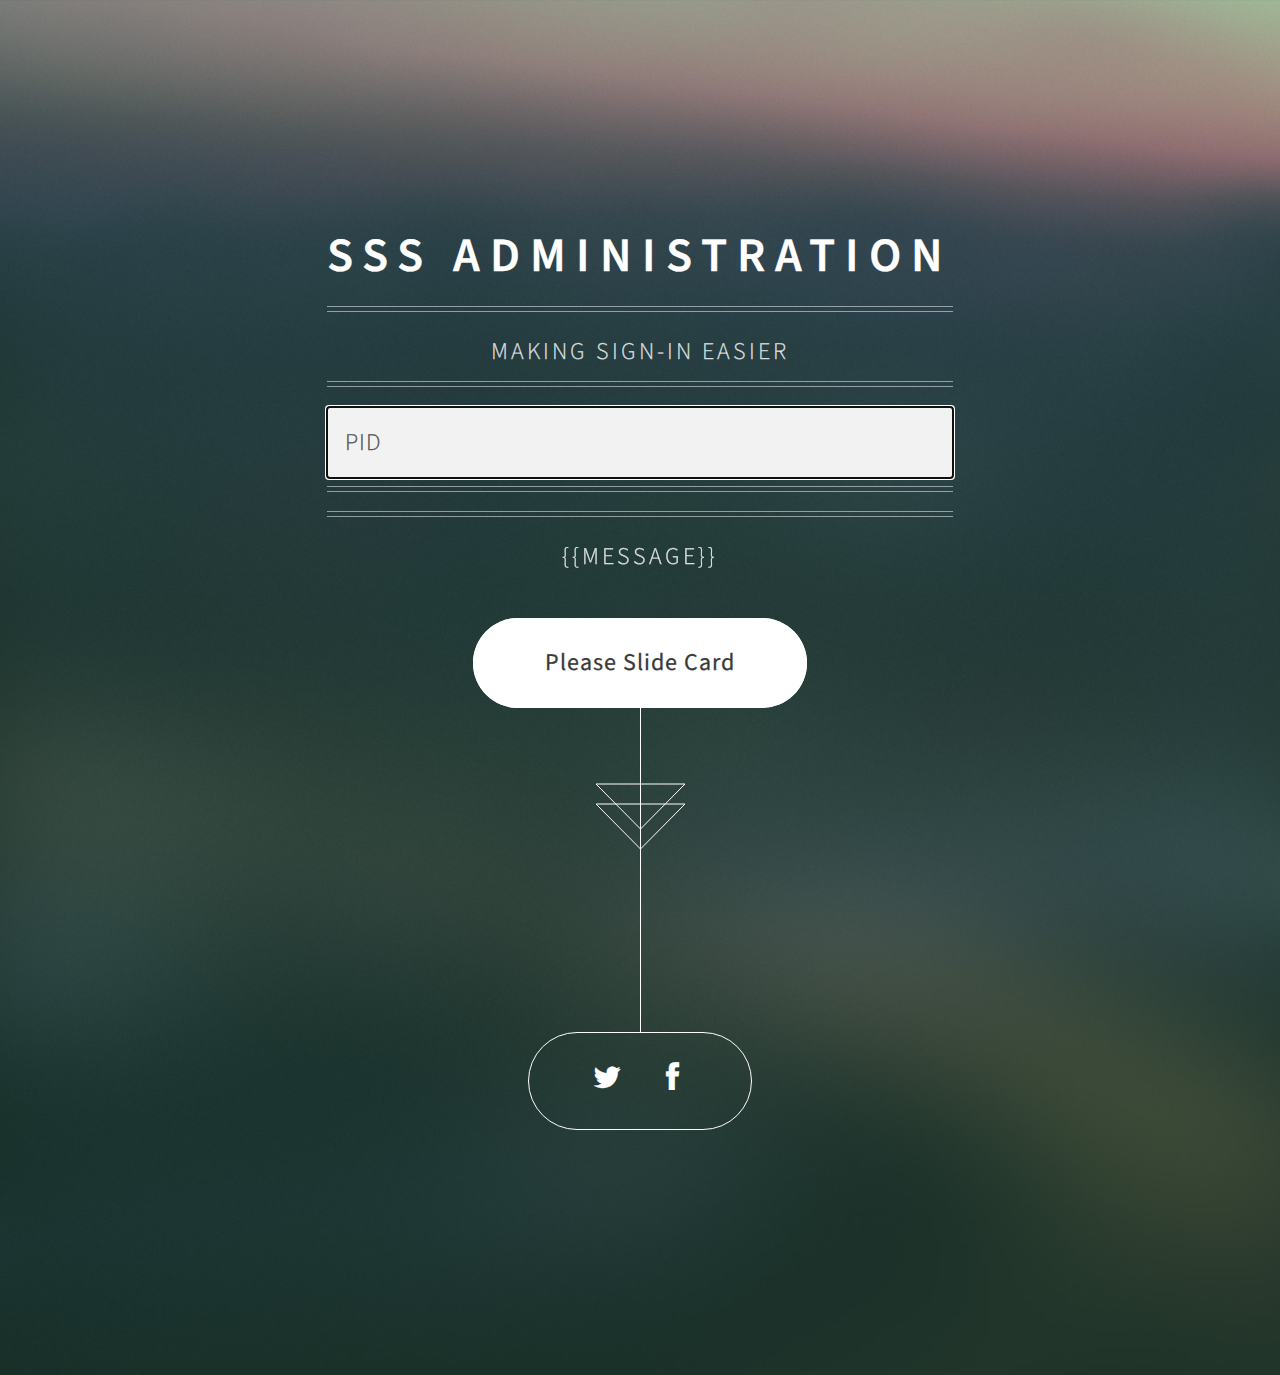
==== commit bf891f14: "finished user addition and notification, 3rd revision" ====
--- a/views/index.html
+++ b/views/index.html
@@ -33,10 +33,8 @@
 						</form>
 					</p>
 
-
+				<p>{{message}}</p>
 				</header>
-				
-				<p>{{message}}</p>
 
 				<footer>
 
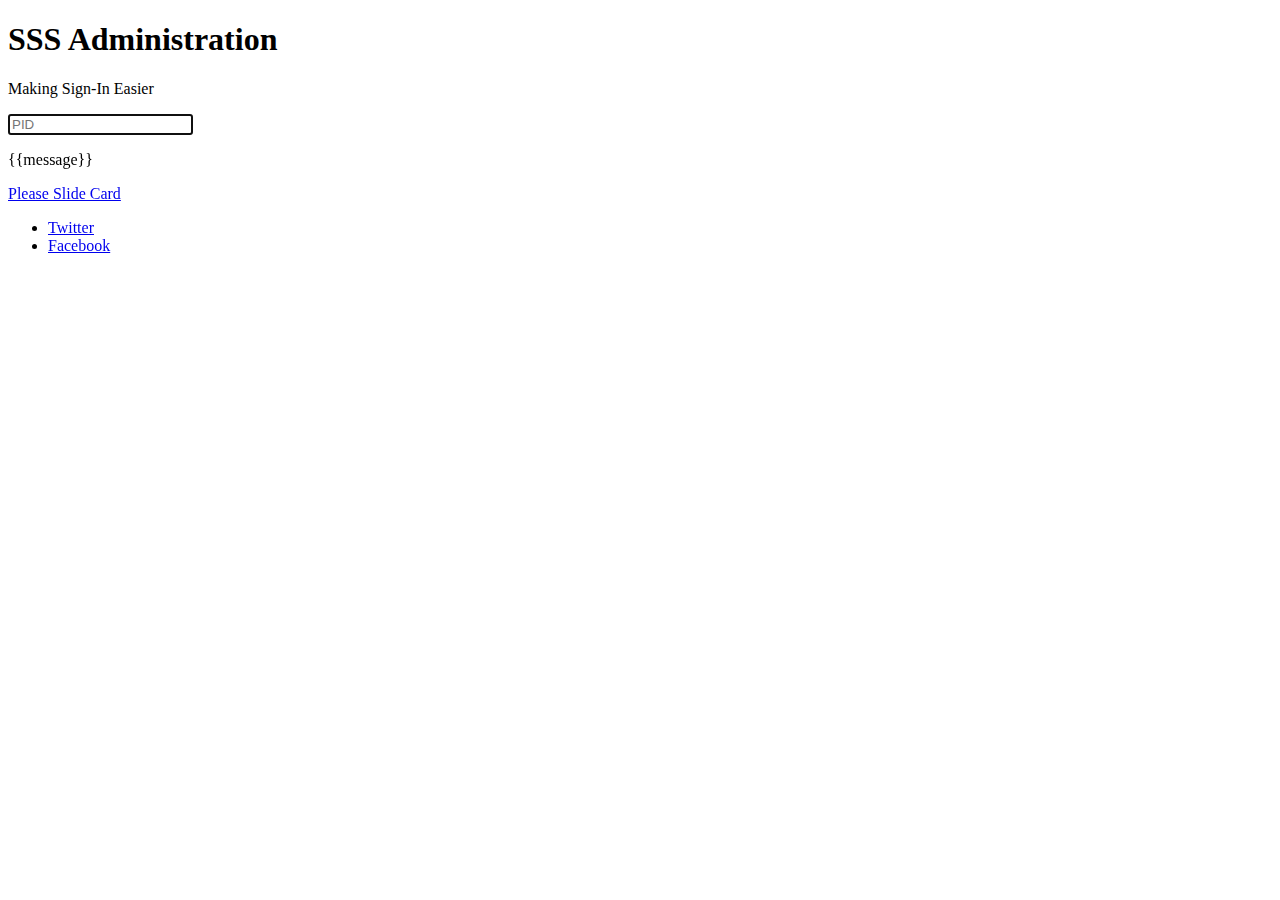
==== commit e8976b56: "Errors in Spelling" ====
--- a/views/index.html
+++ b/views/index.html
@@ -8,16 +8,16 @@
 		<meta name="keywords" content="" />
 		<link href="http://fonts.googleapis.com/css?family=Source+Sans+Pro:300,400,600,300italic" rel="stylesheet" type="text/css" />
 		<!--[if lte IE 8]><script src="css/ie/html5shiv.js"></script><![endif]-->
-		<script src="../static/js/jquery.min.js"></script>
-		<script src="../static/js/jquery.poptrox.min.js"></script>
-		<script src="../static/js/skel.min.js"></script>
-		<script src="../static/js/init.js"></script>
+		<script src="../assets/js/jquery.min.js"></script>
+		<script src="../assets/js/jquery.poptrox.min.js"></script>
+		<script src="../assets/js/skel.min.js"></script>
+		<script src="../assets/js/init.js"></script>
 
 
-
-			<link rel="stylesheet" href="../static/css/skel-noscript.css" />
-			<link rel="stylesheet" href="../static/css/style.css" />
-
+		<noscript>
+			<link rel="stylesheet" href="../assets/css/skel-noscript.css" />
+			<link rel="stylesheet" href="../assets/css/style.css" />
+		</noscript>
 		<!--[if lte IE 8]><link rel="stylesheet" href="css/ie/v8.css" /><![endif]-->
 	</head>
 	<body>
@@ -28,13 +28,16 @@
 					<h1>SSS Administration</h1>
 					<p>Making Sign-In Easier</p>
 					<p> 
-						<form method="post">
+						
+						<form method="get" action="signup.html">
 						<input name="pid" class="text" type="text" autofocus="autofocus" name="subject" id="subject" value="" text-align="justify" placeholder="PID" />
 						</form>
 					</p>
 
+
+				</header>
+				
 				<p>{{message}}</p>
-				</header>
 
 				<footer>
 
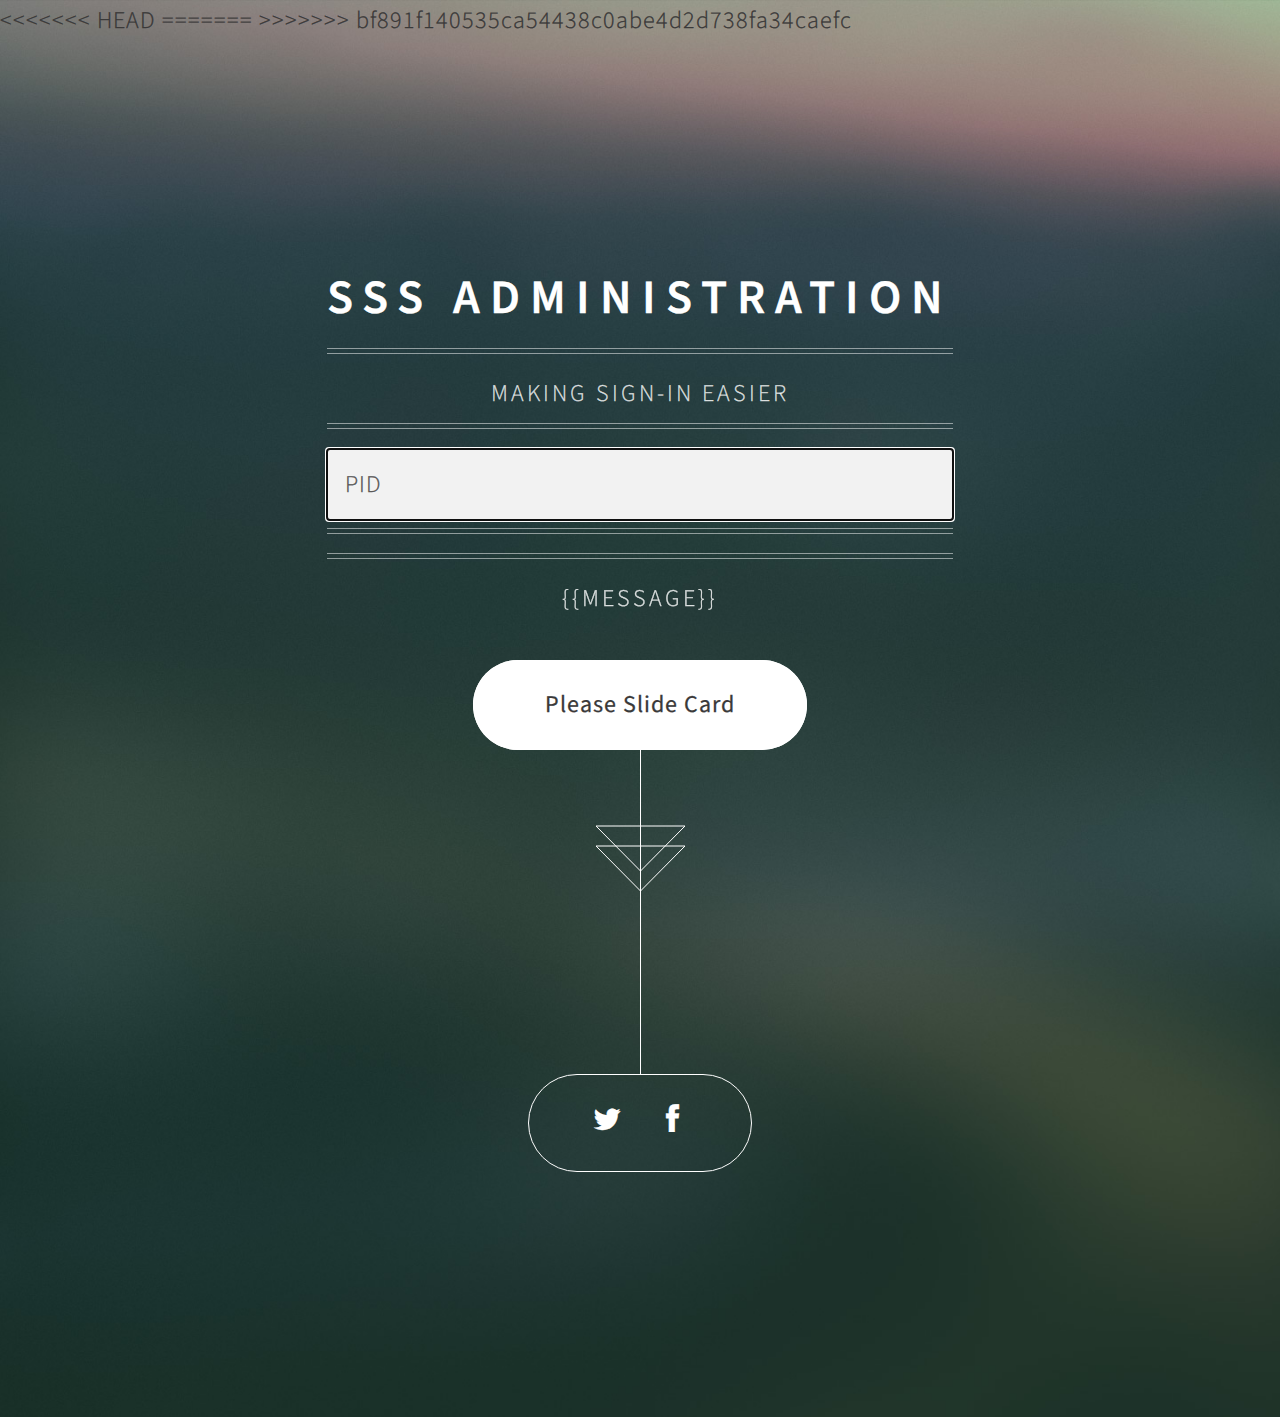
==== commit fcfa74b7: "Merge branch 'master' of https://github.com/albertolandaverde/sssadministration" ====
--- a/views/index.html
+++ b/views/index.html
@@ -8,6 +8,7 @@
 		<meta name="keywords" content="" />
 		<link href="http://fonts.googleapis.com/css?family=Source+Sans+Pro:300,400,600,300italic" rel="stylesheet" type="text/css" />
 		<!--[if lte IE 8]><script src="css/ie/html5shiv.js"></script><![endif]-->
+<<<<<<< HEAD
 		<script src="../assets/js/jquery.min.js"></script>
 		<script src="../assets/js/jquery.poptrox.min.js"></script>
 		<script src="../assets/js/skel.min.js"></script>
@@ -18,6 +19,18 @@
 			<link rel="stylesheet" href="../assets/css/skel-noscript.css" />
 			<link rel="stylesheet" href="../assets/css/style.css" />
 		</noscript>
+=======
+		<script src="../static/js/jquery.min.js"></script>
+		<script src="../static/js/jquery.poptrox.min.js"></script>
+		<script src="../static/js/skel.min.js"></script>
+		<script src="../static/js/init.js"></script>
+
+
+
+			<link rel="stylesheet" href="../static/css/skel-noscript.css" />
+			<link rel="stylesheet" href="../static/css/style.css" />
+
+>>>>>>> bf891f140535ca54438c0abe4d2d738fa34caefc
 		<!--[if lte IE 8]><link rel="stylesheet" href="css/ie/v8.css" /><![endif]-->
 	</head>
 	<body>
@@ -28,16 +41,13 @@
 					<h1>SSS Administration</h1>
 					<p>Making Sign-In Easier</p>
 					<p> 
-						
-						<form method="get" action="signup.html">
+						<form method="post">
 						<input name="pid" class="text" type="text" autofocus="autofocus" name="subject" id="subject" value="" text-align="justify" placeholder="PID" />
 						</form>
 					</p>
 
-
+				<p>{{message}}</p>
 				</header>
-				
-				<p>{{message}}</p>
 
 				<footer>
 
--- a/static/css/skel-noscript.css
+++ b/static/css/skel-noscript.css
@@ -0,0 +1,168 @@
+/* Resets (http://meyerweb.com/eric/tools/css/reset/ | v2.0 | 20110126 | License: none (public domain)) */
+
+	html,body,div,span,applet,object,iframe,h1,h2,h3,h4,h5,h6,p,blockquote,pre,a,abbr,acronym,address,big,cite,code,del,dfn,em,img,ins,kbd,q,s,samp,small,strike,strong,sub,sup,tt,var,b,u,i,center,dl,dt,dd,ol,ul,li,fieldset,form,label,legend,table,caption,tbody,tfoot,thead,tr,th,td,article,aside,canvas,details,embed,figure,figcaption,footer,header,hgroup,menu,nav,output,ruby,section,summary,time,mark,audio,video{margin:0;padding:0;border:0;font-size:100%;font:inherit;vertical-align:baseline;}article,aside,details,figcaption,figure,footer,header,hgroup,menu,nav,section{display:block;}body{line-height:1;}ol,ul{list-style:none;}blockquote,q{quotes:none;}blockquote:before,blockquote:after,q:before,q:after{content:'';content:none;}table{border-collapse:collapse;border-spacing:0;}body{-webkit-text-size-adjust:none}
+
+/* Box Model */
+
+	*, *:before, *:after {
+		-moz-box-sizing: border-box;
+		-webkit-box-sizing: border-box;
+		-o-box-sizing: border-box;
+		-ms-box-sizing: border-box;
+		box-sizing: border-box;
+	}
+
+/* Container */
+
+	body {
+		min-width: 1200px;
+	}
+
+	.container {
+		width: 1200px;
+		margin-left: auto;
+		margin-right: auto;
+	}
+
+	/* Modifiers */
+	
+		.container.small {
+			width: 900px;
+		}
+
+		.container.big {
+			width: 100%;
+			max-width: 1500px;
+			min-width: 1200px;
+		}
+
+/* Grid */
+
+	/* Cells */
+
+		.\31 2u { width: 100% }
+		.\31 1u { width: 91.6666666667% }
+		.\31 0u { width: 83.3333333333% }
+		.\39 u { width: 75% }
+		.\38 u { width: 66.6666666667% }
+		.\37 u { width: 58.3333333333% }
+		.\36 u { width: 50% }
+		.\35 u { width: 41.6666666667% }
+		.\34 u { width: 33.3333333333% }
+		.\33 u { width: 25% }
+		.\32 u { width: 16.6666666667% }
+		.\31 u { width: 8.3333333333% }
+		.\-11u { margin-left: 91.6666666667% }
+		.\-10u { margin-left: 83.3333333333% }
+		.\-9u { margin-left: 75% }
+		.\-8u { margin-left: 66.6666666667% }
+		.\-7u { margin-left: 58.3333333333% }
+		.\-6u { margin-left: 50% }
+		.\-5u { margin-left: 41.6666666667% }
+		.\-4u { margin-left: 33.3333333333% }
+		.\-3u { margin-left: 25% }
+		.\-2u { margin-left: 16.6666666667% }
+		.\-1u { margin-left: 8.3333333333% }
+
+		.row > * {
+			padding: 50px 0 0 50px;
+			float: left;
+			-moz-box-sizing: border-box;
+			-webkit-box-sizing: border-box;
+			-o-box-sizing: border-box;
+			-ms-box-sizing: border-box;
+			box-sizing: border-box;
+		}
+
+		.row + .row > * {
+			padding-top: 50px;
+		}
+
+		.row {
+			margin-left: -50px;
+		}
+
+	/* Rows */
+
+		.row:after {
+			content: '';
+			display: block;
+			clear: both;
+			height: 0;
+		}
+
+		.row:first-child > * {
+			padding-top: 0;
+		}
+
+		.row > * {
+			padding-top: 0;
+		}
+
+		/* Modifiers */
+
+			/* Flush */
+
+				.row.flush {
+					margin-left: 0;
+				}
+
+				.row.flush > * {
+					padding: 0 !important;
+				}
+
+			/* Quarter */
+
+				.row.quarter > * {
+					padding: 12.5px 0 0 12.5px;
+				}
+
+				.row.quarter + .row.quarter > * {
+					padding-top: 12.5px;
+				}
+
+				.row.quarter {
+					margin-left: -12.5px;
+				}
+
+			/* Half */
+
+				.row.half > * {
+					padding: 25px 0 0 25px;
+				}
+
+				.row.half + .row.half > * {
+					padding-top: 25px;
+				}
+
+				.row.half {
+					margin-left: -25px;
+				}
+
+			/* One and (a) Half */
+
+				.row.oneandhalf > * {
+					padding: 75px 0 0 75px;
+				}
+
+				.row.oneandhalf + .row.oneandhalf > * {
+					padding-top: 75px;
+				}
+
+				.row.oneandhalf {
+					margin-left: -75px;
+				}
+
+			/* Double */
+
+				.row.double > * {
+					padding: 100px 0 0 100px;
+				}
+
+				.row.double + .row.double > * {
+					padding-top: 100px;
+				}
+
+				.row.double {
+					margin-left: -100px;
+				}--- a/static/css/style.css
+++ b/static/css/style.css
@@ -0,0 +1,1470 @@
+@charset 'UTF-8';
+
+@font-face{font-family:'FontAwesome';src:url('font/fontawesome-webfont.eot?v=4.0.1');src:url('font/fontawesome-webfont.eot?#iefix&v=4.0.1') format('embedded-opentype'),url('font/fontawesome-webfont.woff?v=4.0.1') format('woff'),url('font/fontawesome-webfont.ttf?v=4.0.1') format('truetype'),url('font/fontawesome-webfont.svg?v=4.0.1#fontawesomeregular') format('svg');font-weight:normal;font-style:normal}
+
+/*
+	Overflow 1.1 by HTML5 UP
+	html5up.net | @n33co
+	Free for personal and commercial use under the CCA 3.0 license (html5up.net/license)
+*/
+
+/*********************************************************************************/
+/* Basic                                                                         */
+/*********************************************************************************/
+
+	body
+	{
+		background: #183026 url('../images/bg.jpg') no-repeat;
+		background-size: cover;
+		background-position: center 0;
+		background-attachment: fixed;
+	}
+
+	body,input,textarea,select
+	{
+		font-family: 'Source Sans Pro', sans-serif;
+		font-size: 18pt;
+		line-height: 1.75em;
+		font-weight: 300;
+		letter-spacing: 1px;
+		color: #3a3939;
+		text-shadow: 0 0 0.5px rgba(58,57,57,0.25);
+		-webkit-text-stroke: 0.25px;
+	}
+
+	h1,h2,h3,h4,h5,h6
+	{
+		font-weight: 400;
+		text-transform: uppercase;
+		line-height: 1.75em;
+	}
+	
+		h1 a, h2 a, h3 a, h4 a, h5 a, h6 a
+		{
+			color: inherit;
+			text-decoration: none;
+		}
+		
+	h2
+	{
+		font-size: 1.25em;
+		letter-spacing: 8px;
+	}
+	
+	h3
+	{
+		font-size: 1em;
+		letter-spacing: 5px;
+	}
+		
+	strong, b
+	{
+		font-weight: 400;
+	}
+	
+	em, i
+	{
+		font-style: italic;
+	}
+
+	a
+	{
+		color: #35b88f;
+		text-shadow: 0 0 0.5px rgba(53,184,143,0.25);
+		-moz-transition: border-color 0.35s ease-in-out, color 0.35s ease-in-out;
+		-webkit-transition: border-color 0.35s ease-in-out, color 0.35s ease-in-out;
+		-o-transition: border-color 0.35s ease-in-out, color 0.35s ease-in-out;
+		-ms-transition: border-color 0.35s ease-in-out, color 0.35s ease-in-out;
+		transition: border-color 0.35s ease-in-out, color 0.35s ease-in-out;
+		text-decoration: none;
+		border-bottom: dotted 1px rgba(53,184,143,0.5);
+	}
+	
+		a:hover
+		{
+			border-bottom-color: rgba(53,184,143,0);
+		}
+
+	sub
+	{
+		position: relative;
+		top: 0.5em;
+		font-size: 0.8em;
+	}
+	
+	sup
+	{
+		position: relative;
+		top: -0.5em;
+		font-size: 0.8em;
+	}
+	
+	hr
+	{
+		border: 0;
+		border-top: solid 1px #dad9d9;
+		margin: 2em 0 2em 0;
+	}
+	
+	blockquote
+	{
+		border-left: solid 0.5em #eae9e9;
+		padding: 1em 0 1em 2em;
+		font-style: italic;
+	}
+	
+	p, ul, ol, dl, table
+	{
+		margin-bottom: 1em;
+	}
+
+	header
+	{
+		margin-bottom: 1em;
+	}
+	
+		header p
+		{
+			display: block;
+			margin: 0.5em 0 0 0;
+			padding: 0 0 1.5em 0;
+		}
+		
+	footer
+	{
+		margin-top: 1em;
+	}
+
+	br.clear
+	{
+		clear: both;
+	}
+
+	/* Sections/Articles */
+	
+		section,
+		article
+		{
+			margin-bottom: 3em;
+		}
+		
+		section > :last-child,
+		article > :last-child
+		{
+			margin-bottom: 0;
+		}
+
+		section:last-child,
+		article:last-child
+		{
+			margin-bottom: 0;
+		}
+
+		.row > section,
+		.row > article
+		{
+			margin-bottom: 0;
+		}
+
+	/* Images */
+
+		.image
+		{
+			display: inline-block;
+			border: 0;
+		}
+		
+			.image img
+			{
+				display: block;
+				width: 100%;
+			}
+
+			.image.featured
+			{
+				display: block;
+				width: 100%;
+				margin: 0 0 2em 0;
+			}
+			
+			.image.full
+			{
+				display: block;
+				width: 100%;
+			}
+			
+			.image.left
+			{
+				float: left;
+				margin: 0 2em 2em 0;
+			}
+			
+			.image.centered
+			{
+				display: block;
+				margin: 0 0 2em 0;
+			}
+
+				.image.centered img
+				{
+					margin: 0 auto;
+					width: auto;
+				}
+
+	/* Lists */
+
+		ul.default
+		{
+			list-style: disc;
+			padding-left: 1em;
+		}
+		
+			ul.default li
+			{
+				padding-left: 1.5em;
+				margin-top: 1.5em;
+			}		
+			
+			ul.default li:first-child
+			{
+				margin-top: 0;
+			}
+
+		ul.icons
+		{
+			cursor: default;
+		}	
+		
+			ul.icons li
+			{
+				display: inline-block;
+			}
+			
+				ul.icons a
+				{
+					display: inline-block;
+					width: 2.5em;
+					height: 2.5em;
+					line-height: 2.5em;
+					text-align: center;
+					border: 0;
+				}
+
+		ul.menu
+		{
+			cursor: default;
+		}
+		
+			ul.menu li
+			{
+				display: inline-block;
+				line-height: 1em;
+				border-left: solid 1px #dad9d9;
+				padding: 0 0 0 0.5em;
+				margin: 0 0 0 0.5em;
+			}
+			
+			ul.menu li:first-child
+			{
+				border-left: 0;
+				padding-left: 0;
+				margin-left: 0;
+			}
+
+		ul.actions
+		{
+			cursor: default;
+		}
+		
+			ul.actions li
+			{
+				display: inline-block;
+				margin: 0 0 0 0.5em;
+			}
+			
+			ul.actions li:first-child
+			{
+				margin-left: 0;
+			}
+
+		ol.default
+		{
+			list-style: decimal;
+			padding-left: 1.25em;
+		}
+
+			ol.default li
+			{
+				padding-left: 1.25em;
+				margin-top: 1.5em;
+			}
+
+			ul.default li:first-child
+			{
+				margin-top: 0;
+			}
+
+	/* Forms */
+
+		form
+		{
+		}
+		
+			form label
+			{
+				display: block;
+				margin: 0 0 0.5em 0;
+			}
+		
+			form input.button,
+			form input.text,
+			form select,
+			form textarea
+			{
+				-webkit-appearance: none;
+				display: block;
+				border: 0;
+				background: #f5f5f5;
+				width: 100%;
+				padding: 0.75em;
+				-moz-transition: background-color 0.35s ease-in-out;
+				-webkit-transition: background-color 0.35s ease-in-out;
+				-o-transition: background-color 0.35s ease-in-out;
+				-ms-transition: background-color 0.35s ease-in-out;
+				transition: background-color 0.35s ease-in-out;
+			}
+
+				form input.text:focus,
+				form select:focus,
+				form textarea:focus
+				{
+					background: #f2f2f2;
+				}
+				
+				form textarea
+				{
+					min-height: 12em;
+				}
+
+				form .formerize-placeholder
+				{
+					color: #5a5959 !important;
+				}
+
+				form ::-webkit-input-placeholder
+				{
+					color: #5a5959 !important;
+				}
+
+				form :-moz-placeholder
+				{
+					color: #5a5959 !important;
+				}
+
+				form ::-moz-placeholder
+				{
+					color: #5a5959 !important;
+				}
+
+				form :-ms-input-placeholder
+				{
+					color: #5a5959 !important;
+				}
+
+				form ::-moz-focus-inner
+				{
+					border: 0;
+				}
+
+			form input.text,
+			form select
+			{
+				line-height: 1em;
+			}
+
+			form ul.actions
+			{
+				margin-bottom: 0;
+				text-align: center;
+			}
+			
+	/* Tables */
+	
+		.table-wrapper
+		{
+			width: 100%;
+			overflow-x: auto;
+			-webkit-overflow-scrolling: touch;
+		}
+	
+		table
+		{
+			width: 100%;
+		}
+		
+			table.default
+			{
+				width: 100%;
+			}
+			
+				table.default tbody tr
+				{
+					border-top: solid 1px #eae9e9;
+				}
+
+				table.default tbody tr:first-child
+				{
+					border-top: 0;
+				}
+				
+				table.default td
+				{
+					padding: 0.75em 1.25em 0.75em 1.25em;
+				}
+				
+				table.default th
+				{
+					text-align: left;
+					font-weight: 400;
+					padding: 0.75em 1.25em 0.75em 1.25em;
+				}
+			
+				table.default thead
+				{
+					background: #f5f5f5;
+				}
+				
+				table.default tfoot
+				{
+				}
+				
+				table.default tbody
+				{
+				}
+
+	/* Buttons */
+		
+		.button
+		{
+			position: relative;
+			display: inline-block;
+			border: 0;
+			background: #35b88f;
+			color: #fff;
+			text-shadow: 0 0 0.5px rgba(255,255,255,0.25);
+			cursor: pointer;
+			text-decoration: none;
+			outline: 0;
+			padding: 1em 3em 1em 3em;
+			text-align: center;
+			border-radius: 3em;
+			font-weight: 400;
+			-moz-transition: background-color 0.35s ease-in-out, color 0.35s ease-in-out;
+			-webkit-transition: background-color 0.35s ease-in-out, color 0.35s ease-in-out;
+			-o-transition: background-color 0.35s ease-in-out, color 0.35s ease-in-out;
+			-ms-transition: background-color 0.35s ease-in-out, color 0.35s ease-in-out;
+			transition: background-color 0.35s ease-in-out, color 0.35s ease-in-out;
+		}
+
+			.button:hover
+			{
+				background: #45c89f;
+			}
+		
+			.button.style2
+			{
+				color: #3a3939;
+				background: #fff;
+				box-shadow: inset 0 0 0 1px #fff;
+			}
+
+				.button.style2:hover
+				{
+					background: rgba(255,255,255,0.1);
+					color: #fff !important;
+					text-shadow: 0 0 0.5px rgba(255,255,255,0.25) !important;
+				}
+				
+				.button.style2:active
+				{
+				}
+				
+			.button.style3
+			{
+				background: none;
+				color: #3a3939;
+				box-shadow: inset 0 0 0 1px #dad9d9;
+			}
+			
+				.button.style3:hover
+				{
+					background: rgba(58,57,57,0.025);
+				}
+
+	/* Box */
+
+		.box
+		{
+			position: relative;
+			margin-top: 9em;
+			margin-bottom: 0;
+		}
+		
+			.box:after
+			{
+				content: '';
+				display: block;
+				position: absolute;
+				top: -9em;
+				left: 50%;
+				height: 9em;
+				border-left: solid 1px #fff;
+			}
+		
+			.box:before
+			{
+				content: '';
+				display: block;
+				width: 90px;
+				height: 66px;
+				position: absolute;
+				left: 50%;
+				top: -4.5em;
+				margin-left: -45px;
+				margin-top: -33px;
+				background: url('images/arrow.svg') no-repeat;
+			}
+		
+			.box :last-child
+			{
+				margin-bottom: 0;
+			}
+		
+			.box.style1
+			{
+				background: #fff;
+				padding: 3em;
+			}
+			
+				.box.style1 .image
+				{
+					display: block;
+					position: absolute;
+					top: 0;
+					width: 50%;
+					height: 100%;
+					background: #152E33;
+					overflow: hidden;
+				}
+
+					.box.style1 .image img
+					{
+						position: absolute;
+						top: 0;
+						height: 100%;
+						width: auto;
+					}
+
+				.box.style1 .inner
+				{
+				}
+
+					.box.style1 .inner > :last-child
+					{
+						margin: 0;
+					}
+				
+				.box.style1.right
+				{
+				}
+
+					.box.style1.right .image
+					{
+						left: 0;
+					}
+
+						.box.style1.right .image img
+						{
+							right: 0;
+						}
+					
+					.box.style1.right .inner
+					{
+						margin-left: 50%;
+						padding-left: 3em;
+					}
+				
+				.box.style1.left
+				{
+				}
+
+					.box.style1.left .image
+					{
+						right: 0;
+					}
+					
+						.box.style1.left .image img
+						{
+							left: 0;
+						}
+					
+					.box.style1.left .inner
+					{
+						margin-right: 50%;
+						padding-right: 3em;
+					}
+
+			.box.style2
+			{
+				text-align: center;
+			}
+
+				.box.style2 header
+				{
+					display: inline-block;
+					background: #fff;
+					padding: 2em 3em 2em 3em;
+					margin: 0;
+				}
+
+					.box.style2 header p
+					{
+						padding: 0;
+					}
+				
+				.box.style2 .inner
+				{
+					position: relative;
+					padding: 40px 0 0px 0;
+				}
+
+					.box.style2 .inner:after
+					{
+						content: '';
+						display: block;
+						position: absolute;
+						top: 0;
+						left: 50%;
+						height: 100%;
+						border-left: solid 1px #fff;
+					}
+					
+					.box.style2 .inner .row
+					{
+						position: relative;
+					}
+					
+						.box.style2 .inner .row:before
+						{
+							content: '';
+							display: block;
+							position: absolute;
+							top: 50%;
+							left: 20px;
+							width: -moz-calc(100% - 40px);
+							width: -webkit-calc(100% - 40px);
+							width: -o-calc(100% - 40px);
+							width: -ms-calc(100% - 40px);
+							width: calc(100% - 40px);
+							border-bottom: solid 1px #fff;
+						}
+
+					.box.style2 .inner .image
+					{
+						position: relative;
+						z-index: 1;
+						padding: 20px;
+					}
+
+			.box.style3
+			{
+				background: #fff;
+				padding: 3em;
+			}
+			
+				.box.style3 header
+				{
+					text-align: center;
+				}
+
+/*********************************************************************************/
+/* Icons                                                                         */
+/* Powered by Font Awesome by Dave Gandy | http://fontawesome.io                 */
+/* Licensed under the SIL OFL 1.1 (font), MIT (CSS)                              */
+/*********************************************************************************/
+
+	.fa
+	{
+		text-decoration: none;
+	}
+
+		.fa.solo
+		{
+		}
+		
+			.fa.solo span
+			{
+				display: none;
+			}
+
+		.fa:before
+		{
+			display:inline-block;
+			font-family: FontAwesome;
+			font-size: 1.25em;
+			text-decoration: none;
+			font-style: normal;
+			font-weight: normal;
+			line-height: 1;
+			-webkit-font-smoothing:antialiased;
+			-moz-osx-font-smoothing:grayscale;
+		}
+
+		.fa-lg{font-size:1.3333333333333333em;line-height:.75em;vertical-align:-15%}
+		.fa-2x{font-size:2em}
+		.fa-3x{font-size:3em}
+		.fa-4x{font-size:4em}
+		.fa-5x{font-size:5em}
+		.fa-fw{width:1.2857142857142858em;text-align:center}
+		.fa-ul{padding-left:0;margin-left:2.142857142857143em;list-style-type:none}.fa-ul>li{position:relative}
+		.fa-li{position:absolute;left:-2.142857142857143em;width:2.142857142857143em;top:.14285714285714285em;text-align:center}.fa-li.fa-lg{left:-1.8571428571428572em}
+		.fa-border{padding:.2em .25em .15em;border:solid .08em #eee;border-radius:.1em}
+		.pull-right{float:right}
+		.pull-left{float:left}
+		.fa.pull-left{margin-right:.3em}
+		.fa.pull-right{margin-left:.3em}
+		.fa-spin{-webkit-animation:spin 2s infinite linear;-moz-animation:spin 2s infinite linear;-o-animation:spin 2s infinite linear;animation:spin 2s infinite linear}
+		@-moz-keyframes spin{0%{-moz-transform:rotate(0deg)} 100%{-moz-transform:rotate(359deg)}}@-webkit-keyframes spin{0%{-webkit-transform:rotate(0deg)} 100%{-webkit-transform:rotate(359deg)}}@-o-keyframes spin{0%{-o-transform:rotate(0deg)} 100%{-o-transform:rotate(359deg)}}@-ms-keyframes spin{0%{-ms-transform:rotate(0deg)} 100%{-ms-transform:rotate(359deg)}}@keyframes spin{0%{transform:rotate(0deg)} 100%{transform:rotate(359deg)}}.fa-rotate-90{filter:progid:DXImageTransform.Microsoft.BasicImage(rotation=1);-webkit-transform:rotate(90deg);-moz-transform:rotate(90deg);-ms-transform:rotate(90deg);-o-transform:rotate(90deg);transform:rotate(90deg)}
+		.fa-rotate-180{filter:progid:DXImageTransform.Microsoft.BasicImage(rotation=2);-webkit-transform:rotate(180deg);-moz-transform:rotate(180deg);-ms-transform:rotate(180deg);-o-transform:rotate(180deg);transform:rotate(180deg)}
+		.fa-rotate-270{filter:progid:DXImageTransform.Microsoft.BasicImage(rotation=3);-webkit-transform:rotate(270deg);-moz-transform:rotate(270deg);-ms-transform:rotate(270deg);-o-transform:rotate(270deg);transform:rotate(270deg)}
+		.fa-flip-horizontal{filter:progid:DXImageTransform.Microsoft.BasicImage(rotation=0, mirror=1);-webkit-transform:scale(-1, 1);-moz-transform:scale(-1, 1);-ms-transform:scale(-1, 1);-o-transform:scale(-1, 1);transform:scale(-1, 1)}
+		.fa-flip-vertical{filter:progid:DXImageTransform.Microsoft.BasicImage(rotation=2, mirror=1);-webkit-transform:scale(1, -1);-moz-transform:scale(1, -1);-ms-transform:scale(1, -1);-o-transform:scale(1, -1);transform:scale(1, -1)}
+		.fa-stack{position:relative;display:inline-block;width:2em;height:2em;line-height:2em;vertical-align:middle}
+		.fa-stack-1x,.fa-stack-2x{position:absolute;left:0;width:100%;text-align:center}
+		.fa-stack-1x{line-height:inherit}
+		.fa-stack-2x{font-size:2em}
+		.fa-inverse{color:#fff}
+		.fa-glass:before{content:"\f000"}
+		.fa-music:before{content:"\f001"}
+		.fa-search:before{content:"\f002"}
+		.fa-envelope-o:before{content:"\f003"}
+		.fa-heart:before{content:"\f004"}
+		.fa-star:before{content:"\f005"}
+		.fa-star-o:before{content:"\f006"}
+		.fa-user:before{content:"\f007"}
+		.fa-film:before{content:"\f008"}
+		.fa-th-large:before{content:"\f009"}
+		.fa-th:before{content:"\f00a"}
+		.fa-th-list:before{content:"\f00b"}
+		.fa-check:before{content:"\f00c"}
+		.fa-times:before{content:"\f00d"}
+		.fa-search-plus:before{content:"\f00e"}
+		.fa-search-minus:before{content:"\f010"}
+		.fa-power-off:before{content:"\f011"}
+		.fa-signal:before{content:"\f012"}
+		.fa-gear:before,.fa-cog:before{content:"\f013"}
+		.fa-trash-o:before{content:"\f014"}
+		.fa-home:before{content:"\f015"}
+		.fa-file-o:before{content:"\f016"}
+		.fa-clock-o:before{content:"\f017"}
+		.fa-road:before{content:"\f018"}
+		.fa-download:before{content:"\f019"}
+		.fa-arrow-circle-o-down:before{content:"\f01a"}
+		.fa-arrow-circle-o-up:before{content:"\f01b"}
+		.fa-inbox:before{content:"\f01c"}
+		.fa-play-circle-o:before{content:"\f01d"}
+		.fa-rotate-right:before,.fa-repeat:before{content:"\f01e"}
+		.fa-refresh:before{content:"\f021"}
+		.fa-list-alt:before{content:"\f022"}
+		.fa-lock:before{content:"\f023"}
+		.fa-flag:before{content:"\f024"}
+		.fa-headphones:before{content:"\f025"}
+		.fa-volume-off:before{content:"\f026"}
+		.fa-volume-down:before{content:"\f027"}
+		.fa-volume-up:before{content:"\f028"}
+		.fa-qrcode:before{content:"\f029"}
+		.fa-barcode:before{content:"\f02a"}
+		.fa-tag:before{content:"\f02b"}
+		.fa-tags:before{content:"\f02c"}
+		.fa-book:before{content:"\f02d"}
+		.fa-bookmark:before{content:"\f02e"}
+		.fa-print:before{content:"\f02f"}
+		.fa-camera:before{content:"\f030"}
+		.fa-font:before{content:"\f031"}
+		.fa-bold:before{content:"\f032"}
+		.fa-italic:before{content:"\f033"}
+		.fa-text-height:before{content:"\f034"}
+		.fa-text-width:before{content:"\f035"}
+		.fa-align-left:before{content:"\f036"}
+		.fa-align-center:before{content:"\f037"}
+		.fa-align-right:before{content:"\f038"}
+		.fa-align-justify:before{content:"\f039"}
+		.fa-list:before{content:"\f03a"}
+		.fa-dedent:before,.fa-outdent:before{content:"\f03b"}
+		.fa-indent:before{content:"\f03c"}
+		.fa-video-camera:before{content:"\f03d"}
+		.fa-picture-o:before{content:"\f03e"}
+		.fa-pencil:before{content:"\f040"}
+		.fa-map-marker:before{content:"\f041"}
+		.fa-adjust:before{content:"\f042"}
+		.fa-tint:before{content:"\f043"}
+		.fa-edit:before,.fa-pencil-square-o:before{content:"\f044"}
+		.fa-share-square-o:before{content:"\f045"}
+		.fa-check-square-o:before{content:"\f046"}
+		.fa-move:before{content:"\f047"}
+		.fa-step-backward:before{content:"\f048"}
+		.fa-fast-backward:before{content:"\f049"}
+		.fa-backward:before{content:"\f04a"}
+		.fa-play:before{content:"\f04b"}
+		.fa-pause:before{content:"\f04c"}
+		.fa-stop:before{content:"\f04d"}
+		.fa-forward:before{content:"\f04e"}
+		.fa-fast-forward:before{content:"\f050"}
+		.fa-step-forward:before{content:"\f051"}
+		.fa-eject:before{content:"\f052"}
+		.fa-chevron-left:before{content:"\f053"}
+		.fa-chevron-right:before{content:"\f054"}
+		.fa-plus-circle:before{content:"\f055"}
+		.fa-minus-circle:before{content:"\f056"}
+		.fa-times-circle:before{content:"\f057"}
+		.fa-check-circle:before{content:"\f058"}
+		.fa-question-circle:before{content:"\f059"}
+		.fa-info-circle:before{content:"\f05a"}
+		.fa-crosshairs:before{content:"\f05b"}
+		.fa-times-circle-o:before{content:"\f05c"}
+		.fa-check-circle-o:before{content:"\f05d"}
+		.fa-ban:before{content:"\f05e"}
+		.fa-arrow-left:before{content:"\f060"}
+		.fa-arrow-right:before{content:"\f061"}
+		.fa-arrow-up:before{content:"\f062"}
+		.fa-arrow-down:before{content:"\f063"}
+		.fa-mail-forward:before,.fa-share:before{content:"\f064"}
+		.fa-resize-full:before{content:"\f065"}
+		.fa-resize-small:before{content:"\f066"}
+		.fa-plus:before{content:"\f067"}
+		.fa-minus:before{content:"\f068"}
+		.fa-asterisk:before{content:"\f069"}
+		.fa-exclamation-circle:before{content:"\f06a"}
+		.fa-gift:before{content:"\f06b"}
+		.fa-leaf:before{content:"\f06c"}
+		.fa-fire:before{content:"\f06d"}
+		.fa-eye:before{content:"\f06e"}
+		.fa-eye-slash:before{content:"\f070"}
+		.fa-warning:before,.fa-exclamation-triangle:before{content:"\f071"}
+		.fa-plane:before{content:"\f072"}
+		.fa-calendar:before{content:"\f073"}
+		.fa-random:before{content:"\f074"}
+		.fa-comment:before{content:"\f075"}
+		.fa-magnet:before{content:"\f076"}
+		.fa-chevron-up:before{content:"\f077"}
+		.fa-chevron-down:before{content:"\f078"}
+		.fa-retweet:before{content:"\f079"}
+		.fa-shopping-cart:before{content:"\f07a"}
+		.fa-folder:before{content:"\f07b"}
+		.fa-folder-open:before{content:"\f07c"}
+		.fa-resize-vertical:before{content:"\f07d"}
+		.fa-resize-horizontal:before{content:"\f07e"}
+		.fa-bar-chart-o:before{content:"\f080"}
+		.fa-twitter-square:before{content:"\f081"}
+		.fa-facebook-square:before{content:"\f082"}
+		.fa-camera-retro:before{content:"\f083"}
+		.fa-key:before{content:"\f084"}
+		.fa-gears:before,.fa-cogs:before{content:"\f085"}
+		.fa-comments:before{content:"\f086"}
+		.fa-thumbs-o-up:before{content:"\f087"}
+		.fa-thumbs-o-down:before{content:"\f088"}
+		.fa-star-half:before{content:"\f089"}
+		.fa-heart-o:before{content:"\f08a"}
+		.fa-sign-out:before{content:"\f08b"}
+		.fa-linkedin-square:before{content:"\f08c"}
+		.fa-thumb-tack:before{content:"\f08d"}
+		.fa-external-link:before{content:"\f08e"}
+		.fa-sign-in:before{content:"\f090"}
+		.fa-trophy:before{content:"\f091"}
+		.fa-github-square:before{content:"\f092"}
+		.fa-upload:before{content:"\f093"}
+		.fa-lemon-o:before{content:"\f094"}
+		.fa-phone:before{content:"\f095"}
+		.fa-square-o:before{content:"\f096"}
+		.fa-bookmark-o:before{content:"\f097"}
+		.fa-phone-square:before{content:"\f098"}
+		.fa-twitter:before{content:"\f099"}
+		.fa-facebook:before{content:"\f09a"}
+		.fa-github:before{content:"\f09b"}
+		.fa-unlock:before{content:"\f09c"}
+		.fa-credit-card:before{content:"\f09d"}
+		.fa-rss:before{content:"\f09e"}
+		.fa-hdd-o:before{content:"\f0a0"}
+		.fa-bullhorn:before{content:"\f0a1"}
+		.fa-bell:before{content:"\f0f3"}
+		.fa-certificate:before{content:"\f0a3"}
+		.fa-hand-o-right:before{content:"\f0a4"}
+		.fa-hand-o-left:before{content:"\f0a5"}
+		.fa-hand-o-up:before{content:"\f0a6"}
+		.fa-hand-o-down:before{content:"\f0a7"}
+		.fa-arrow-circle-left:before{content:"\f0a8"}
+		.fa-arrow-circle-right:before{content:"\f0a9"}
+		.fa-arrow-circle-up:before{content:"\f0aa"}
+		.fa-arrow-circle-down:before{content:"\f0ab"}
+		.fa-globe:before{content:"\f0ac"}
+		.fa-wrench:before{content:"\f0ad"}
+		.fa-tasks:before{content:"\f0ae"}
+		.fa-filter:before{content:"\f0b0"}
+		.fa-briefcase:before{content:"\f0b1"}
+		.fa-fullscreen:before{content:"\f0b2"}
+		.fa-group:before{content:"\f0c0"}
+		.fa-chain:before,.fa-link:before{content:"\f0c1"}
+		.fa-cloud:before{content:"\f0c2"}
+		.fa-flask:before{content:"\f0c3"}
+		.fa-cut:before,.fa-scissors:before{content:"\f0c4"}
+		.fa-copy:before,.fa-files-o:before{content:"\f0c5"}
+		.fa-paperclip:before{content:"\f0c6"}
+		.fa-save:before,.fa-floppy-o:before{content:"\f0c7"}
+		.fa-square:before{content:"\f0c8"}
+		.fa-reorder:before{content:"\f0c9"}
+		.fa-list-ul:before{content:"\f0ca"}
+		.fa-list-ol:before{content:"\f0cb"}
+		.fa-strikethrough:before{content:"\f0cc"}
+		.fa-underline:before{content:"\f0cd"}
+		.fa-table:before{content:"\f0ce"}
+		.fa-magic:before{content:"\f0d0"}
+		.fa-truck:before{content:"\f0d1"}
+		.fa-pinterest:before{content:"\f0d2"}
+		.fa-pinterest-square:before{content:"\f0d3"}
+		.fa-google-plus-square:before{content:"\f0d4"}
+		.fa-google-plus:before{content:"\f0d5"}
+		.fa-money:before{content:"\f0d6"}
+		.fa-caret-down:before{content:"\f0d7"}
+		.fa-caret-up:before{content:"\f0d8"}
+		.fa-caret-left:before{content:"\f0d9"}
+		.fa-caret-right:before{content:"\f0da"}
+		.fa-columns:before{content:"\f0db"}
+		.fa-unsorted:before,.fa-sort:before{content:"\f0dc"}
+		.fa-sort-down:before,.fa-sort-asc:before{content:"\f0dd"}
+		.fa-sort-up:before,.fa-sort-desc:before{content:"\f0de"}
+		.fa-envelope:before{content:"\f0e0"}
+		.fa-linkedin:before{content:"\f0e1"}
+		.fa-rotate-left:before,.fa-undo:before{content:"\f0e2"}
+		.fa-legal:before,.fa-gavel:before{content:"\f0e3"}
+		.fa-dashboard:before,.fa-tachometer:before{content:"\f0e4"}
+		.fa-comment-o:before{content:"\f0e5"}
+		.fa-comments-o:before{content:"\f0e6"}
+		.fa-flash:before,.fa-bolt:before{content:"\f0e7"}
+		.fa-sitemap:before{content:"\f0e8"}
+		.fa-umbrella:before{content:"\f0e9"}
+		.fa-paste:before,.fa-clipboard:before{content:"\f0ea"}
+		.fa-lightbulb-o:before{content:"\f0eb"}
+		.fa-exchange:before{content:"\f0ec"}
+		.fa-cloud-download:before{content:"\f0ed"}
+		.fa-cloud-upload:before{content:"\f0ee"}
+		.fa-user-md:before{content:"\f0f0"}
+		.fa-stethoscope:before{content:"\f0f1"}
+		.fa-suitcase:before{content:"\f0f2"}
+		.fa-bell-o:before{content:"\f0a2"}
+		.fa-coffee:before{content:"\f0f4"}
+		.fa-cutlery:before{content:"\f0f5"}
+		.fa-file-text-o:before{content:"\f0f6"}
+		.fa-building:before{content:"\f0f7"}
+		.fa-hospital:before{content:"\f0f8"}
+		.fa-ambulance:before{content:"\f0f9"}
+		.fa-medkit:before{content:"\f0fa"}
+		.fa-fighter-jet:before{content:"\f0fb"}
+		.fa-beer:before{content:"\f0fc"}
+		.fa-h-square:before{content:"\f0fd"}
+		.fa-plus-square:before{content:"\f0fe"}
+		.fa-angle-double-left:before{content:"\f100"}
+		.fa-angle-double-right:before{content:"\f101"}
+		.fa-angle-double-up:before{content:"\f102"}
+		.fa-angle-double-down:before{content:"\f103"}
+		.fa-angle-left:before{content:"\f104"}
+		.fa-angle-right:before{content:"\f105"}
+		.fa-angle-up:before{content:"\f106"}
+		.fa-angle-down:before{content:"\f107"}
+		.fa-desktop:before{content:"\f108"}
+		.fa-laptop:before{content:"\f109"}
+		.fa-tablet:before{content:"\f10a"}
+		.fa-mobile-phone:before,.fa-mobile:before{content:"\f10b"}
+		.fa-circle-o:before{content:"\f10c"}
+		.fa-quote-left:before{content:"\f10d"}
+		.fa-quote-right:before{content:"\f10e"}
+		.fa-spinner:before{content:"\f110"}
+		.fa-circle:before{content:"\f111"}
+		.fa-mail-reply:before,.fa-reply:before{content:"\f112"}
+		.fa-github-alt:before{content:"\f113"}
+		.fa-folder-o:before{content:"\f114"}
+		.fa-folder-open-o:before{content:"\f115"}
+		.fa-expand-o:before{content:"\f116"}
+		.fa-collapse-o:before{content:"\f117"}
+		.fa-smile-o:before{content:"\f118"}
+		.fa-frown-o:before{content:"\f119"}
+		.fa-meh-o:before{content:"\f11a"}
+		.fa-gamepad:before{content:"\f11b"}
+		.fa-keyboard-o:before{content:"\f11c"}
+		.fa-flag-o:before{content:"\f11d"}
+		.fa-flag-checkered:before{content:"\f11e"}
+		.fa-terminal:before{content:"\f120"}
+		.fa-code:before{content:"\f121"}
+		.fa-reply-all:before{content:"\f122"}
+		.fa-mail-reply-all:before{content:"\f122"}
+		.fa-star-half-empty:before,.fa-star-half-full:before,.fa-star-half-o:before{content:"\f123"}
+		.fa-location-arrow:before{content:"\f124"}
+		.fa-crop:before{content:"\f125"}
+		.fa-code-fork:before{content:"\f126"}
+		.fa-unlink:before,.fa-chain-broken:before{content:"\f127"}
+		.fa-question:before{content:"\f128"}
+		.fa-info:before{content:"\f129"}
+		.fa-exclamation:before{content:"\f12a"}
+		.fa-superscript:before{content:"\f12b"}
+		.fa-subscript:before{content:"\f12c"}
+		.fa-eraser:before{content:"\f12d"}
+		.fa-puzzle-piece:before{content:"\f12e"}
+		.fa-microphone:before{content:"\f130"}
+		.fa-microphone-slash:before{content:"\f131"}
+		.fa-shield:before{content:"\f132"}
+		.fa-calendar-o:before{content:"\f133"}
+		.fa-fire-extinguisher:before{content:"\f134"}
+		.fa-rocket:before{content:"\f135"}
+		.fa-maxcdn:before{content:"\f136"}
+		.fa-chevron-circle-left:before{content:"\f137"}
+		.fa-chevron-circle-right:before{content:"\f138"}
+		.fa-chevron-circle-up:before{content:"\f139"}
+		.fa-chevron-circle-down:before{content:"\f13a"}
+		.fa-html5:before{content:"\f13b"}
+		.fa-css3:before{content:"\f13c"}
+		.fa-anchor:before{content:"\f13d"}
+		.fa-unlock-o:before{content:"\f13e"}
+		.fa-bullseye:before{content:"\f140"}
+		.fa-ellipsis-horizontal:before{content:"\f141"}
+		.fa-ellipsis-vertical:before{content:"\f142"}
+		.fa-rss-square:before{content:"\f143"}
+		.fa-play-circle:before{content:"\f144"}
+		.fa-ticket:before{content:"\f145"}
+		.fa-minus-square:before{content:"\f146"}
+		.fa-minus-square-o:before{content:"\f147"}
+		.fa-level-up:before{content:"\f148"}
+		.fa-level-down:before{content:"\f149"}
+		.fa-check-square:before{content:"\f14a"}
+		.fa-pencil-square:before{content:"\f14b"}
+		.fa-external-link-square:before{content:"\f14c"}
+		.fa-share-square:before{content:"\f14d"}
+		.fa-compass:before{content:"\f14e"}
+		.fa-toggle-down:before,.fa-caret-square-o-down:before{content:"\f150"}
+		.fa-toggle-up:before,.fa-caret-square-o-up:before{content:"\f151"}
+		.fa-toggle-right:before,.fa-caret-square-o-right:before{content:"\f152"}
+		.fa-euro:before,.fa-eur:before{content:"\f153"}
+		.fa-gbp:before{content:"\f154"}
+		.fa-dollar:before,.fa-usd:before{content:"\f155"}
+		.fa-rupee:before,.fa-inr:before{content:"\f156"}
+		.fa-cny:before,.fa-rmb:before,.fa-yen:before,.fa-jpy:before{content:"\f157"}
+		.fa-ruble:before,.fa-rouble:before,.fa-rub:before{content:"\f158"}
+		.fa-won:before,.fa-krw:before{content:"\f159"}
+		.fa-bitcoin:before,.fa-btc:before{content:"\f15a"}
+		.fa-file:before{content:"\f15b"}
+		.fa-file-text:before{content:"\f15c"}
+		.fa-sort-alpha-asc:before{content:"\f15d"}
+		.fa-sort-alpha-desc:before{content:"\f15e"}
+		.fa-sort-amount-asc:before{content:"\f160"}
+		.fa-sort-amount-desc:before{content:"\f161"}
+		.fa-sort-numeric-asc:before{content:"\f162"}
+		.fa-sort-numeric-desc:before{content:"\f163"}
+		.fa-thumbs-up:before{content:"\f164"}
+		.fa-thumbs-down:before{content:"\f165"}
+		.fa-youtube-square:before{content:"\f166"}
+		.fa-youtube:before{content:"\f167"}
+		.fa-xing:before{content:"\f168"}
+		.fa-xing-square:before{content:"\f169"}
+		.fa-youtube-play:before{content:"\f16a"}
+		.fa-dropbox:before{content:"\f16b"}
+		.fa-stack-overflow:before{content:"\f16c"}
+		.fa-instagram:before{content:"\f16d"}
+		.fa-flickr:before{content:"\f16e"}
+		.fa-adn:before{content:"\f170"}
+		.fa-bitbucket:before{content:"\f171"}
+		.fa-bitbucket-square:before{content:"\f172"}
+		.fa-tumblr:before{content:"\f173"}
+		.fa-tumblr-square:before{content:"\f174"}
+		.fa-long-arrow-down:before{content:"\f175"}
+		.fa-long-arrow-up:before{content:"\f176"}
+		.fa-long-arrow-left:before{content:"\f177"}
+		.fa-long-arrow-right:before{content:"\f178"}
+		.fa-apple:before{content:"\f179"}
+		.fa-windows:before{content:"\f17a"}
+		.fa-android:before{content:"\f17b"}
+		.fa-linux:before{content:"\f17c"}
+		.fa-dribbble:before{content:"\f17d"}
+		.fa-skype:before{content:"\f17e"}
+		.fa-foursquare:before{content:"\f180"}
+		.fa-trello:before{content:"\f181"}
+		.fa-female:before{content:"\f182"}
+		.fa-male:before{content:"\f183"}
+		.fa-gittip:before{content:"\f184"}
+		.fa-sun-o:before{content:"\f185"}
+		.fa-moon-o:before{content:"\f186"}
+		.fa-archive:before{content:"\f187"}
+		.fa-bug:before{content:"\f188"}
+		.fa-vk:before{content:"\f189"}
+		.fa-weibo:before{content:"\f18a"}
+		.fa-renren:before{content:"\f18b"}
+		.fa-pagelines:before{content:"\f18c"}
+		.fa-stack-exchange:before{content:"\f18d"}
+		.fa-arrow-circle-o-right:before{content:"\f18e"}
+		.fa-arrow-circle-o-left:before{content:"\f190"}
+		.fa-toggle-left:before,.fa-caret-square-o-left:before{content:"\f191"}
+		.fa-dot-circle-o:before{content:"\f192"}
+		.fa-wheelchair:before{content:"\f193"}
+		.fa-vimeo-square:before{content:"\f194"}
+		.fa-turkish-lira:before,.fa-try:before{content:"\f195"}
+
+/*********************************************************************************/
+/* Header                                                                        */
+/*********************************************************************************/
+
+	#header
+	{
+		position: relative;
+		color: #fff;
+		text-shadow: 0 0 0.5px rgba(255,255,255,0.25);
+		text-align: center;
+		margin: 0;
+		padding: 14em 0 14em 0;
+		cursor: default;
+	}
+	
+		#header header
+		{
+			display: inline-block;
+			padding: 0 0 4.5em 0;
+		}
+		
+			#header header h1
+			{
+				font-weight: 600;
+				font-size: 2em;
+				letter-spacing: 10px;
+			}
+
+			#header header p
+			{
+				border-top: solid 1px rgba(255,255,255,0.5);
+				color: rgba(255,255,255,0.75);
+				text-shadow: 0 0 0.5px rgba(255,255,255,0.1875);
+				font-size: 1em;
+				text-transform: uppercase;
+				letter-spacing: 3px;
+				padding: 0;
+				margin-top: 0.35em;
+			}
+			
+				#header header p:before
+				{
+					content: '';
+					display: block;
+					border-top: solid 1px rgba(255,255,255,0.5);
+					margin: 4px 0 0.8em 0;
+				}
+
+		#header footer
+		{
+			position: absolute;
+			bottom: 9em;
+			margin: 0;
+			width: 100%;
+		}
+
+			#header footer:after
+			{
+				content: '';
+				display: block;
+				position: absolute;
+				bottom: -9em;
+				left: 50%;
+				height: 9em;
+				border-left: solid 1px #fff;
+			}
+		
+			#header footer:before
+			{
+				content: '';
+				display: block;
+				width: 90px;
+				height: 66px;
+				position: absolute;
+				left: 50%;
+				bottom: -4.5em;
+				margin-left: -45px;
+				margin-bottom: -33px;
+				background: url('images/arrow.svg') no-repeat;
+			}
+	
+/*********************************************************************************/
+/* Banner                                                                        */
+/*********************************************************************************/
+
+	#banner
+	{
+		position: relative;
+		color: #fff;
+		text-shadow: 0 0 0.5px rgba(255,255,255,0.25);
+		text-align: center;
+		background: #35b88f url('images/banner.svg') bottom center no-repeat;
+		padding: 5em 0 5em 0;
+		margin: 0;
+		background-size: 125% auto;
+	}
+
+		#banner .button
+		{
+			color: #35b882;
+			text-shadow: 0 0 0.5px rgba(53,184,130,0.25);
+		}
+
+		#banner header
+		{
+			margin: 0 0 2em 0;
+		}
+		
+			#banner header h2
+			{
+				font-weight: 400;
+				font-size: 1.75em;
+				letter-spacing: 8px;
+			}
+
+		#banner p
+		{
+			margin: 0;
+		}
+
+		#banner footer
+		{
+			margin: 2em 0 0 0;
+		}
+		
+		#banner a
+		{
+			color: inherit;
+			border-bottom-color: rgba(255,255,255,0.5);
+		}
+		
+			#banner a:hover
+			{
+				border-bottom-color: rgba(255,255,255,0);
+			}
+
+/*********************************************************************************/
+/* Footer                                                                        */
+/*********************************************************************************/
+	
+	#footer
+	{
+		position: relative;
+		color: #fff;
+		text-shadow: 0 0 0.5px rgba(255,255,255,0.25);
+		text-align: center;
+		margin: 4.5em 0 0 0;
+	}
+
+		#footer:after
+		{
+			content: '';
+			display: block;
+			position: absolute;
+			top: -4.5em;
+			left: 50%;
+			height: 4.5em;
+			border-left: solid 1px #fff;
+		}
+
+		#footer a
+		{
+			color: #fff;
+			text-shadow: 0 0 0.5px rgba(255,255,255,0.25);
+			border-bottom-color: rgba(255,255,255,0.5);
+		}	
+		
+			#footer a:hover
+			{
+				color: #35b88f;
+				text-shadow: 0 0 0.5px rgba(69,200,159,0.25);
+				border-bottom-color: rgba(53,184,143,0.5);
+			}
+		
+		#footer .icons
+		{
+			padding: 0.75em 2em 0.75em 2em;
+			border-radius: 3em;
+			border: solid 1px #fff;
+			display: inline-block;
+			margin: 0 0 3em 0;
+		}
+		
+		#footer .copyright
+		{
+			margin: 0 0 9em 0;
+			font-size: 0.8em;
+		}
+		
+/*********************************************************************************/
+/* Poptrox                                                                       */
+/*********************************************************************************/
+
+	.poptrox-popup
+	{
+		background: #fff;
+		-moz-box-sizing: content-box;
+		-webkit-box-sizing: content-box;
+		-o-box-sizing: content-box;
+		-ms-box-sizing: content-box;
+		box-sizing: content-box;
+		padding-bottom: 3em;
+	}
+	
+		.poptrox-popup .loader
+		{
+			width: 48px;
+			height: 48px;
+			background: url('images/loader.gif');
+			position: absolute;
+			top: 50%;
+			left: 50%;
+			margin: -24px 0 0 -24px;
+		}
+	
+		.poptrox-popup .caption
+		{
+			position: absolute;
+			bottom: 0;
+			left: 0;
+			background: #fff;
+			width: 100%;
+			height: 3em;
+			line-height: 3em;
+			text-align: center;
+			cursor: default;
+			z-index: 1;
+		}
+		
+		.poptrox-popup .nav-next,
+		.poptrox-popup .nav-previous
+		{
+			position: absolute;
+			top: 0;
+			width: 50%;
+			height: 100%;
+			opacity: 0;
+			cursor: pointer;
+			background: rgba(0,0,0,0.01);
+			-moz-transition: opacity 0.5s ease-in-out;
+			-webkit-transition: opacity 0.5s ease-in-out;
+			-o-transition: opacity 0.5s ease-in-out;
+			-ms-transition: opacity 0.5s ease-in-out;
+			transition: opacity 0.5s ease-in-out;
+			-webkit-tap-highlight-color: rgba(255,255,255,0);
+		}
+
+			.poptrox-popup .nav-next:before,
+			.poptrox-popup .nav-previous:before
+			{
+				content: '';
+				position: absolute;
+				width: 96px;
+				height: 64px;
+				background: url('images/poptrox-nav.svg');
+				top: -moz-calc(50% - 1.5em);
+				top: -webkit-calc(50% - 1.5em);
+				top: -o-calc(50% - 1.5em);
+				top: -ms-calc(50% - 1.5em);
+				top: calc(50% - 1.5em);
+				margin: -32px 0 0 0;
+			}
+		
+			.poptrox-popup:hover .nav-next,
+			.poptrox-popup:hover .nav-previous
+			{
+				opacity: 0.5;
+			}
+
+			.poptrox-popup:hover .nav-next:hover,
+			.poptrox-popup:hover .nav-previous:hover
+			{
+				opacity: 1.0;
+			}
+			
+			.poptrox-popup .nav-previous:before
+			{
+				-moz-transform: scaleX(-1);
+				-webkit-transform: scaleX(-1);
+				-o-transform: scaleX(-1);
+				-ms-transform: scaleX(-1);
+				transform: scaleX(-1);
+				-ms-filter: "FlipH";			
+				filter: FlipH;
+			}
+
+		.poptrox-popup .nav-next
+		{
+			right: 0;
+		}
+
+			.poptrox-popup .nav-next:before
+			{
+				right: 0;
+			}
+		
+		.poptrox-popup .nav-previous
+		{
+			left: 0;
+		}
+
+			.poptrox-popup .nav-previous:before
+			{
+				left: 0;
+			}
+			
+		.poptrox-popup .closer
+		{
+			position: absolute;
+			top: 0;
+			right: 0;
+			width: 64px;
+			height: 64px;
+			text-indent: -9999px;
+			z-index: 2;
+			opacity: 0;
+			-moz-transition: opacity 0.5s ease-in-out;
+			-webkit-transition: opacity 0.5s ease-in-out;
+			-o-transition: opacity 0.5s ease-in-out;
+			-ms-transition: opacity 0.5s ease-in-out;
+			transition: opacity 0.5s ease-in-out;
+			-webkit-tap-highlight-color: rgba(255,255,255,0);
+		}
+		
+			.poptrox-popup .closer:before
+			{
+				content: '';
+				display: block;
+				position: absolute;
+				right: 16px;
+				top: 16px;
+				width: 40px;
+				height: 40px;
+				border-radius: 100%;
+				box-shadow: inset 0 0 0 1px #fff;
+				background: rgba(255,255,255,0.1) url('images/poptrox-closer.svg') center center;
+				color: #fff !important;
+				-moz-transition: background-color 0.5s ease-in-out;
+				-webkit-transition: background-color 0.5s ease-in-out;
+				-o-transition: background-color 0.5s ease-in-out;
+				-ms-transition: background-color 0.5s ease-in-out;
+				transition: background-color 0.5s ease-in-out;
+			}
+
+			.poptrox-popup:hover .closer
+			{
+				opacity: 0.5;
+			}
+
+			.poptrox-popup:hover .closer:hover
+			{
+				opacity: 1.0;
+			}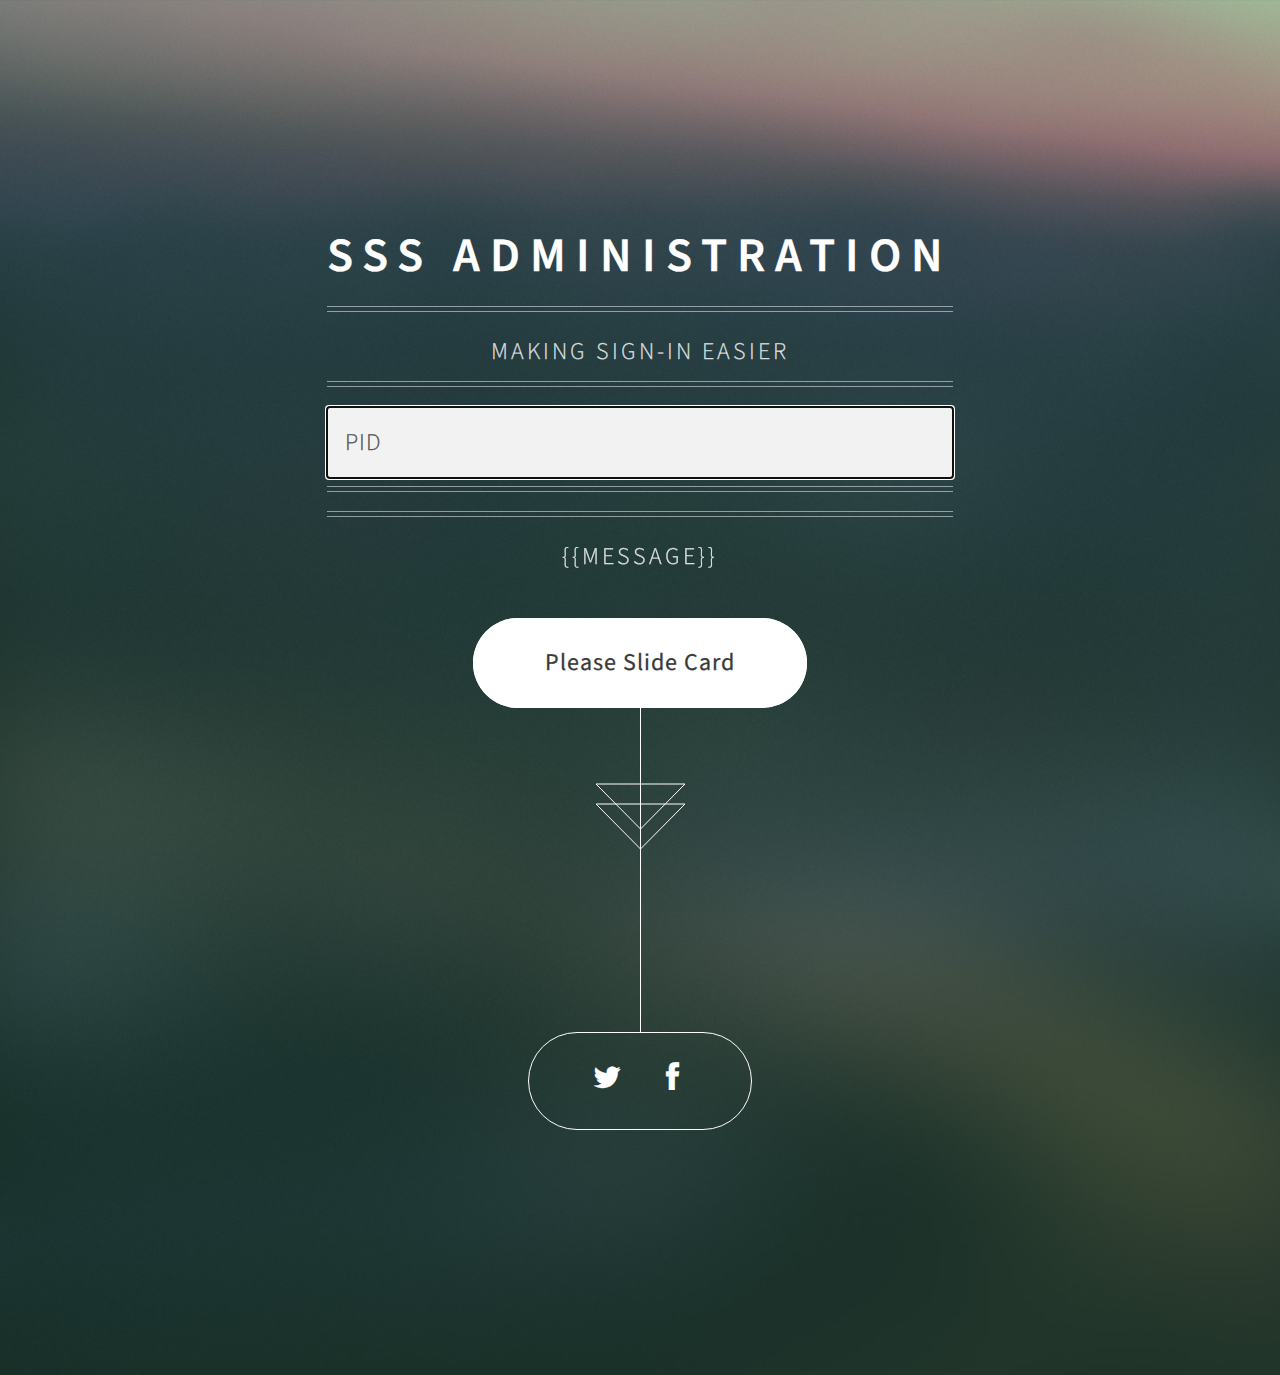
==== commit a352bfd8: "Changed the maxlength in PID" ====
--- a/views/index.html
+++ b/views/index.html
@@ -8,7 +8,7 @@
 		<meta name="keywords" content="" />
 		<link href="http://fonts.googleapis.com/css?family=Source+Sans+Pro:300,400,600,300italic" rel="stylesheet" type="text/css" />
 		<!--[if lte IE 8]><script src="css/ie/html5shiv.js"></script><![endif]-->
-<<<<<<< HEAD
+
 		<script src="../assets/js/jquery.min.js"></script>
 		<script src="../assets/js/jquery.poptrox.min.js"></script>
 		<script src="../assets/js/skel.min.js"></script>
@@ -19,7 +19,7 @@
 			<link rel="stylesheet" href="../assets/css/skel-noscript.css" />
 			<link rel="stylesheet" href="../assets/css/style.css" />
 		</noscript>
-=======
+
 		<script src="../static/js/jquery.min.js"></script>
 		<script src="../static/js/jquery.poptrox.min.js"></script>
 		<script src="../static/js/skel.min.js"></script>
@@ -30,7 +30,7 @@
 			<link rel="stylesheet" href="../static/css/skel-noscript.css" />
 			<link rel="stylesheet" href="../static/css/style.css" />
 
->>>>>>> bf891f140535ca54438c0abe4d2d738fa34caefc
+
 		<!--[if lte IE 8]><link rel="stylesheet" href="css/ie/v8.css" /><![endif]-->
 	</head>
 	<body>
@@ -42,7 +42,7 @@
 					<p>Making Sign-In Easier</p>
 					<p> 
 						<form method="post">
-						<input name="pid" class="text" type="text" autofocus="autofocus" name="subject" id="subject" value="" text-align="justify" placeholder="PID" />
+						<input name="pid" class="text" type="text" autofocus="autofocus" name="subject" id="subject" value="" text-align="justify" maxlength="10" placeholder="PID" />
 						</form>
 					</p>
 
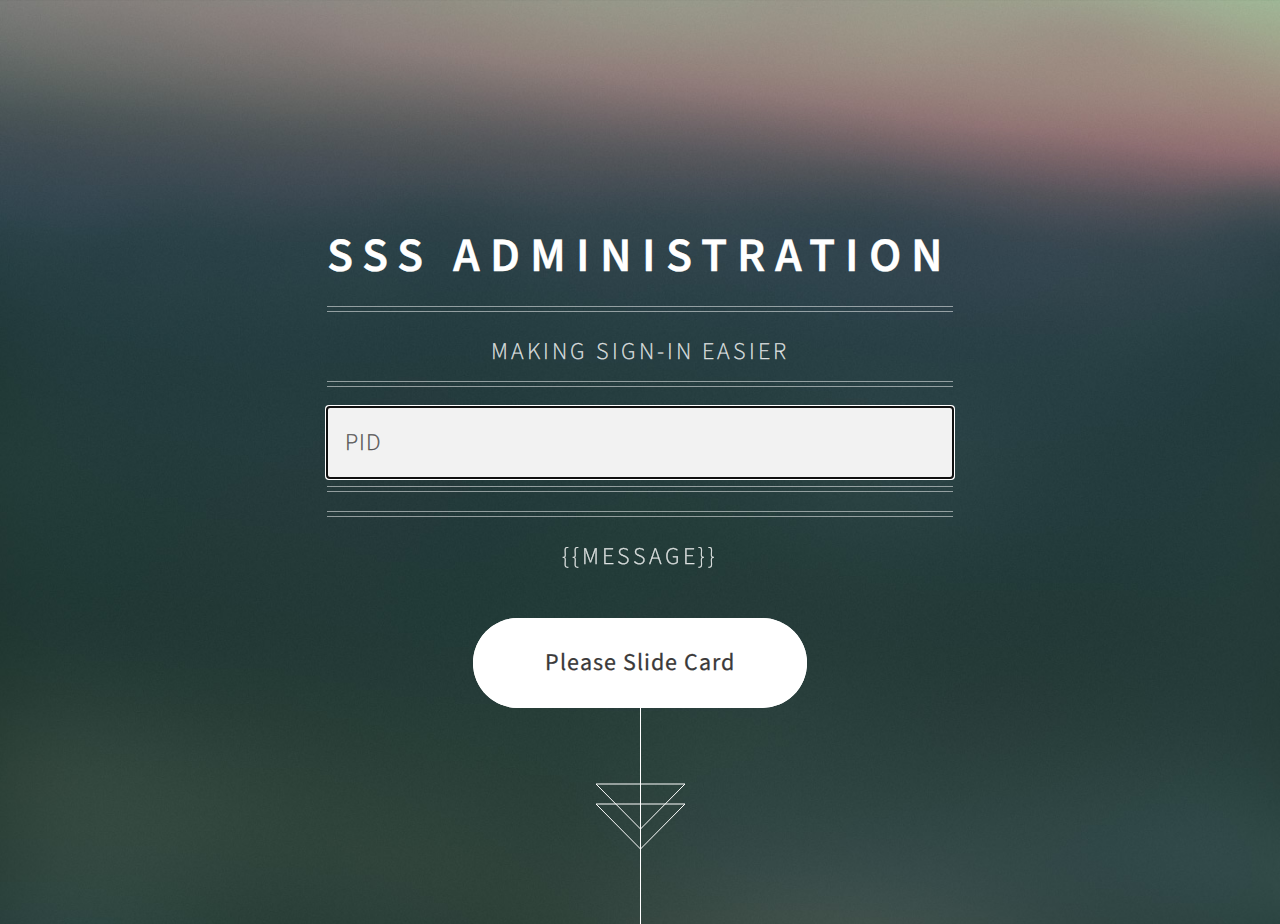
==== commit 97bd9fc5: "Added many features and Dash board" ====
--- a/views/index.html
+++ b/views/index.html
@@ -55,19 +55,7 @@
 					
 				</footer>
 			</section>
-		
-
-			
-		
-		<section id="footer">
-			<ul class="icons">
-				<li><a href="#" class="fa fa-twitter solo"><span>Twitter</span></a></li>
-				<li><a href="#" class="fa fa-facebook solo"><span>Facebook</span></a></li>
-			</ul>
-			<div class="copyright">
-			
-			</div>
-		</section>
+	
 
 	</body>
 </html>